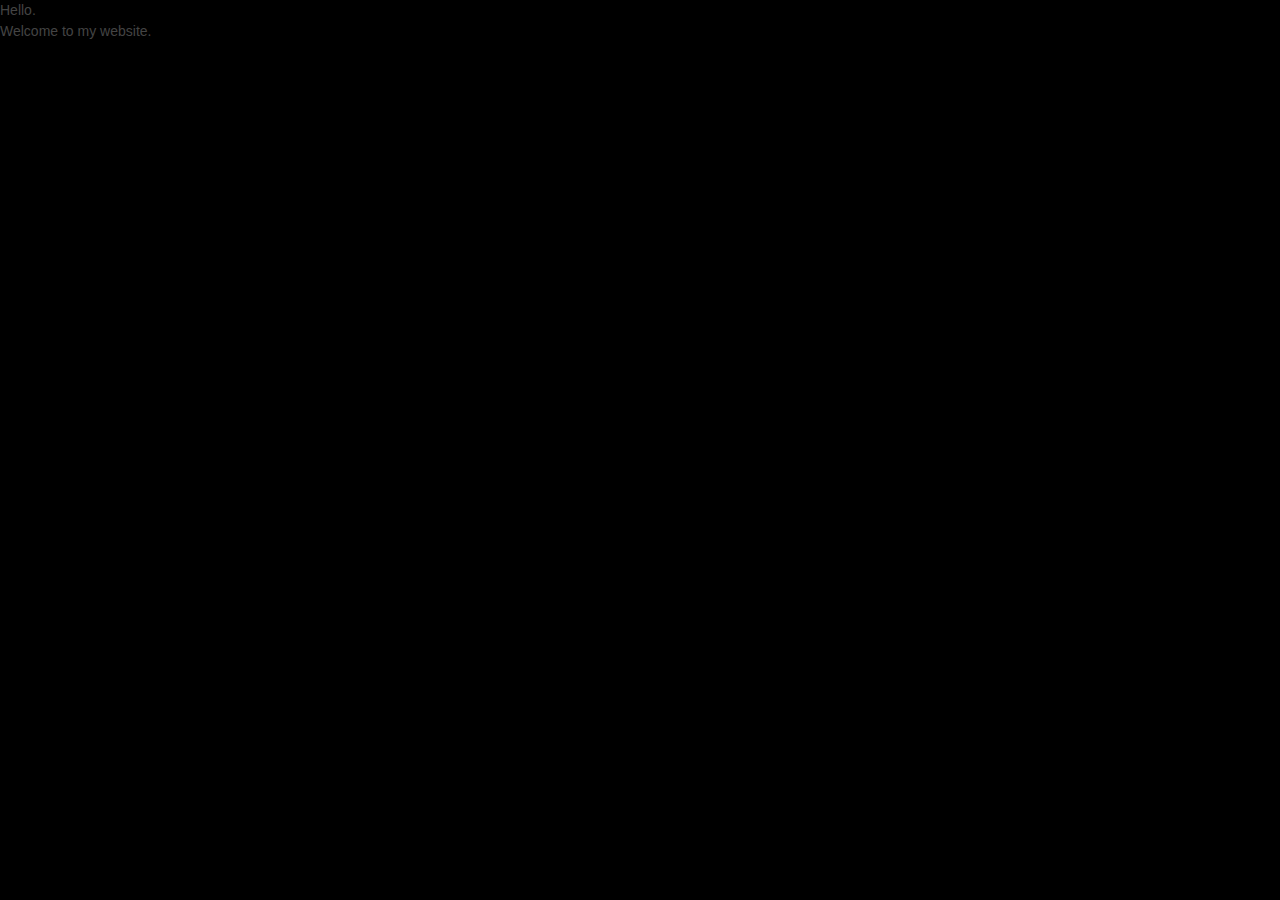
==== index.html @ 36b5f04b "testing out aesthetic edits" ====
<!DOCTYPE html>
<html>
	<head>
		<meta charset="utf-8">
		<title>Suwen Leong</title>
		<meta name="description" content="The official website and portfolio of Suwen Leong">
		<meta name="author" content="Suwen Leong">
		<meta name="viewport" content="width=device-width, initial-scale=1, maximum-scale=1">
		<link rel="stylesheet" href="css/base.css">
	</head>
	<body>
		<h1>Hello.</h1>	
		<p>Welcome to my website.</p>
	</body>
</html>
---- css/base.css ----
html, body, div, span, applet, object, iframe, h1, h2, h3, h4, h5, h6, p, blockquote, pre, a, abbr, acronym, address, big, cite, code, del, dfn, em, img, ins, kbd, q, s, samp, small, strike, strong, sub, sup, tt, var, b, u, i, center, dl, dt, dd, ol, ul, li, fieldset, form, label, legend, table, caption, tbody, tfoot, thead, tr, th, td, article, aside, canvas, details, embed, figure, figcaption, footer, header, hgroup, menu, nav, output, ruby, section, summary, time, mark, audio, video {
		margin: 0;
		padding: 0;
		border: 0;
		background-color: black;
		font-size: 100%;
		font: inherit;
		vertical-align: baseline; }
	article, aside, details, figcaption, figure, footer, header, hgroup, menu, nav, section {
		display: block; }
	body {
		line-height: 1; }
	ol, ul {
		list-style: none; }
	blockquote, q {
		quotes: none; }
	blockquote:before, blockquote:after,
	q:before, q:after {
		content: '';
		content: none; }
	table {
		border-collapse: collapse;
		border-spacing: 0; }


	body {
		background: #fff;
		font: 14px/21px Arial, sans-serif;
		color: #444;
		-webkit-font-smoothing: antialiased; /* Fix for webkit rendering */
		-webkit-text-size-adjust: 100%;
		
		-webkit-transition: background-color 0.8s ease-out;
		-moz-transition: background-color 0.8s ease-out;
		-o-transition: background-color 0.8s ease-out;
		transition: background-color 0.8s ease-out;
	}
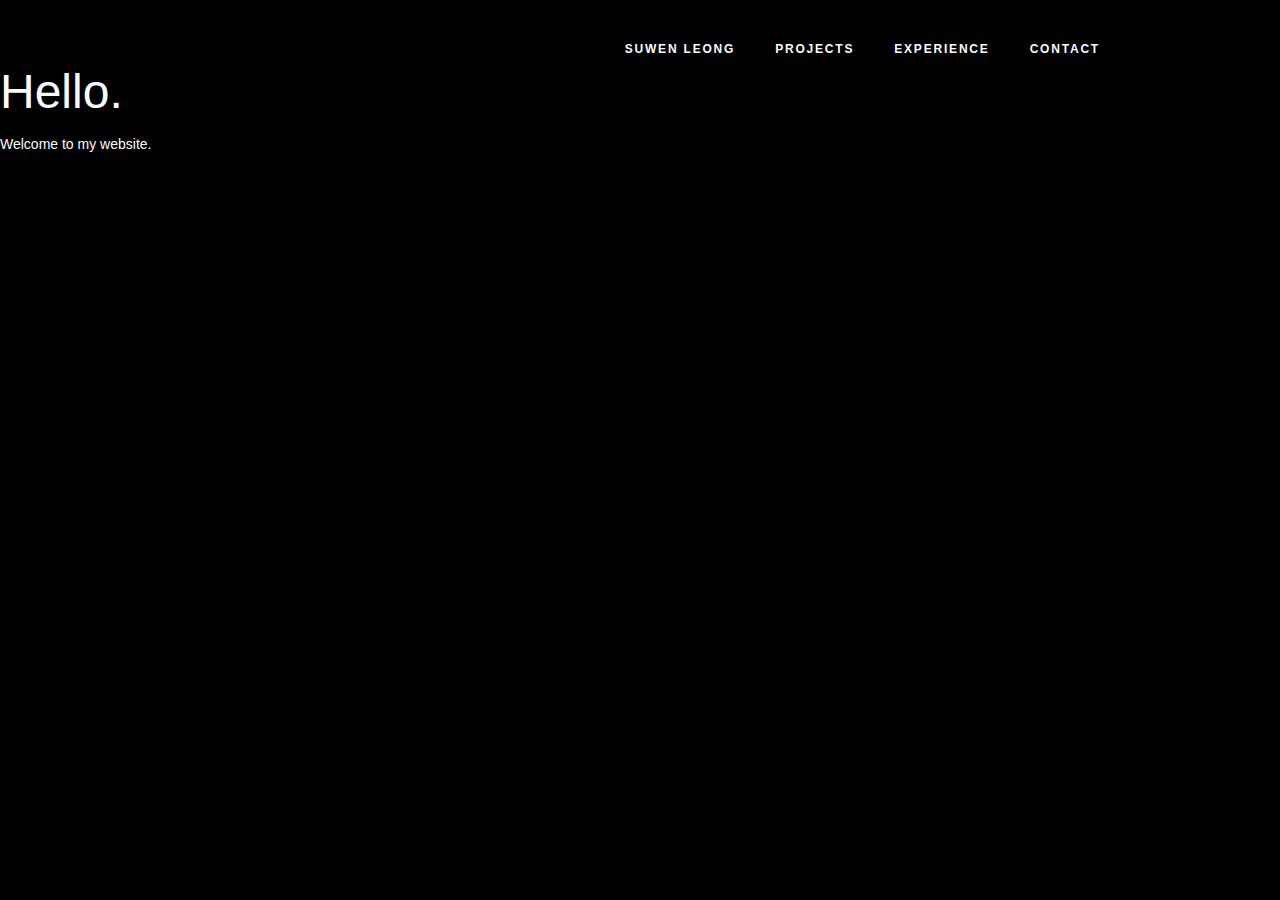
==== commit dd74f288: "Added navigation bar" ====
--- a/index.html
+++ b/index.html
@@ -1,15 +1,40 @@
 <!DOCTYPE html>
-<html>
-	<head>
-		<meta charset="utf-8">
-		<title>Suwen Leong</title>
-		<meta name="description" content="The official website and portfolio of Suwen Leong">
-		<meta name="author" content="Suwen Leong">
-		<meta name="viewport" content="width=device-width, initial-scale=1, maximum-scale=1">
-		<link rel="stylesheet" href="css/base.css">
-	</head>
-	<body>
-		<h1>Hello.</h1>	
-		<p>Welcome to my website.</p>
-	</body>
+<html lang="en">
+<head>
+	<meta charset="utf-8">
+	<title>Suwen Leong</title>
+	<meta name="description" content="Suwen Leong | Roboticist | Programmer"/>
+	<meta name="author" content="Suwen Leong"/>
+	<meta name="viewport" content="width=device-width, initial-scale=1, maximum-scale=1"/>
+	<link rel="stylesheet" href="css/base.css"/>
+</head>
+<body class="light-mode">
+	<!-- Write preloader to page - this allows the site to load for users with JS disabled -->
+	<!-- <script type="text/javascript">
+		document.write("<div id='sitePreloader'><div id='preloaderImage'><img src='images/site_preloader.gif' alt='Preloader' /></div></div>");
+	</script> -->
+
+
+	<div class="container">
+		<!-- Top nav bar -->
+        <nav class="nav" id="mainNav">
+            <div class="navbar" id="navbarResponsive">
+                <ul>
+                    <li><a href="/">Suwen Leong</a></li>
+                    <li><a href="/projects">Projects</a></li>
+                    <li><a href="/experience">Experience</a></li>
+                    <li><a href="/contact">Contact</a></li>
+                </ul>
+            </div>
+        </nav>
+    </div>
+
+	<!-- Home page -->
+	<div id="home">
+		<h1>Hello.</h1>
+		<div class="sixteen columns" style=>
+			<p>Welcome to my website.</p>
+		</div>
+	</div>
+</body>
 </html>--- a/css/base.css
+++ b/css/base.css
@@ -1,8 +1,24 @@
+/*
+Responsive grid is from Skeleton by Dave Gamache
+www.getskeleton.com
+*/
+
+/*===================================================================================================
+Contents
+=====================================================================================================
+	1) Reset & basics
+	2) Basic styles
+	3) Typography
+	4) Navigation bar
+*/
+
+/*===================================================================================================
+1) Reset & basics
+===================================================================================================*/
 	html, body, div, span, applet, object, iframe, h1, h2, h3, h4, h5, h6, p, blockquote, pre, a, abbr, acronym, address, big, cite, code, del, dfn, em, img, ins, kbd, q, s, samp, small, strike, strong, sub, sup, tt, var, b, u, i, center, dl, dt, dd, ol, ul, li, fieldset, form, label, legend, table, caption, tbody, tfoot, thead, tr, th, td, article, aside, canvas, details, embed, figure, figcaption, footer, header, hgroup, menu, nav, output, ruby, section, summary, time, mark, audio, video {
 		margin: 0;
 		padding: 0;
 		border: 0;
-		background-color: black;
 		font-size: 100%;
 		font: inherit;
 		vertical-align: baseline; }
@@ -22,11 +38,13 @@
 		border-collapse: collapse;
 		border-spacing: 0; }
 
-
+/*===================================================================================================
+2) Basic styles
+===================================================================================================*/
 	body {
-		background: #fff;
+		background: #000;
 		font: 14px/21px Arial, sans-serif;
-		color: #444;
+		color: #fbfbfc;
 		-webkit-font-smoothing: antialiased; /* Fix for webkit rendering */
 		-webkit-text-size-adjust: 100%;
 		
@@ -34,4 +52,1653 @@
 		-moz-transition: background-color 0.8s ease-out;
 		-o-transition: background-color 0.8s ease-out;
 		transition: background-color 0.8s ease-out;
-	}+	}
+
+/*===================================================================================================
+3) Typography
+===================================================================================================*/
+	h1, h2, h3, h4, h5, h6 {
+		color: #fbfbfc;
+		font-family: Georgia, Arial, sans-serif;
+		font-weight: normal; }
+	h1 a, h2 a, h3 a, h4 a, h5 a, h6 a { font-weight: inherit; }
+	h1 { font-size: 46px; line-height: 50px; margin-bottom: 14px;}
+	h2 { font-size: 35px; line-height: 40px; margin-bottom: 10px; }
+	h3 { font-size: 28px; line-height: 34px; margin-bottom: 6px; }
+	h4 { font-size: 21px; line-height: 30px; margin-bottom: 6px; }
+	h5 { font-size: 17px; line-height: 24px; }
+	h6 { font-size: 14px; line-height: 21px; }
+	.subheader { color: #777; }
+
+	p { margin: 0 0 20px 0; }
+	p img { margin: 0; }
+	p.lead { font-size: 21px; line-height: 27px; color: #777;  }
+
+	em { font-style: italic; }
+	strong { font-weight: bold; color: #333; }
+	small { font-size: 80%; }
+
+	blockquote, blockquote p { font-family: Georgia, Arial, sans-serif; font-size: 14px; line-height: 1.5; font-style: italic; }
+	blockquote { margin: 0 0 20px; padding: 9px 20px 0 19px; border-left: 1px solid #ddd; }
+	blockquote cite { font-family: Arial, sans-serif; font-style: normal; font-weight: bold; display: block; padding-top: 8px; }
+	blockquote cite:before { content: "\2014"; }
+	/*blockquote cite a, blockquote cite a:visited, blockquote cite a:visited { color: #555; }*/
+
+	hr { border: solid #ddd; border-width: 1px 0 0; clear: both; margin: 10px 0 30px; height: 0; }
+
+/*===================================================================================================
+4) Navigation bar
+===================================================================================================*/
+    .navbar ul { 
+      margin: 0 auto; 
+      padding: 0; 
+      list-style: none; 
+      display: table;
+      text-align: center;
+    }
+    .navbar li { 
+      display: table-cell; 
+      position: relative; 
+      padding: 15px 0;
+    }
+
+    .navbar a, a:visited {
+      color: #fbfbfc;
+      text-decoration: none;
+      text-transform: uppercase;
+      letter-spacing: 0.15em;
+      display: inline-block;
+      padding: 15px 20px;
+      position: relative;
+      outline: 0;
+    }
+
+	.navbar a:after {
+      background: none repeat scroll 0 0 transparent;
+      bottom: 0;
+      content: "";
+      display: block;
+      height: 2px;
+      left: 50%;
+      position: absolute;
+      background: #fff;
+      transition: width 0.3s ease 0s, left 0.3s ease 0s;
+      width: 0;
+    }
+    .navbar a:hover:after { 
+	  width: 100%; 
+	  left: 0; 
+	}
+
+/*===================================================================================================
+5) Lists
+===================================================================================================*/
+	ul, ol { margin-bottom: 20px; }
+	ul { list-style: none outside; }
+	ol { list-style: decimal; }
+	ol, ul.square, ul.circle, ul.disc { margin-left: 30px; }
+	ul.square { list-style: square outside; }
+	ul.circle { list-style: circle outside; }
+	ul.disc { list-style: disc outside; }
+	ul ul, ul ol,
+	ol ol, ol ul { margin: 4px 0 5px 30px; font-size: 90%;  }
+	ul ul li, ul ol li,
+	ol ol li, ol ul li { margin-bottom: 6px; }
+	li { line-height: 18px; margin-bottom: 12px; }
+	ul.large li { line-height: 21px; }
+	li p { line-height: 21px; }
+
+/*===================================================================================================
+6) Images
+===================================================================================================*/
+	img.scale-with-grid {
+		max-width: 100%;
+		height: auto; }
+
+/*===================================================================================================
+7) Buttons
+===================================================================================================*/
+	.button,
+	button,
+	input[type="submit"],
+	input[type="reset"],
+	input[type="button"] {
+		background: #eee; /* Old browsers */
+		background: #eee -moz-linear-gradient(top, rgba(255,255,255,.2) 0%, rgba(0,0,0,.2) 100%); /* FF3.6+ */
+		background: #eee -webkit-gradient(linear, left top, left bottom, color-stop(0%,rgba(255,255,255,.2)), color-stop(100%,rgba(0,0,0,.2))); /* Chrome,Safari4+ */
+		background: #eee -webkit-linear-gradient(top, rgba(255,255,255,.2) 0%,rgba(0,0,0,.2) 100%); /* Chrome10+,Safari5.1+ */
+		background: #eee -o-linear-gradient(top, rgba(255,255,255,.2) 0%,rgba(0,0,0,.2) 100%); /* Opera11.10+ */
+		background: #eee -ms-linear-gradient(top, rgba(255,255,255,.2) 0%,rgba(0,0,0,.2) 100%); /* IE10+ */
+		background: #eee linear-gradient(top, rgba(255,255,255,.2) 0%,rgba(0,0,0,.2) 100%); /* W3C */
+	  border: 1px solid #aaa;
+	  border-top: 1px solid #ccc;
+	  border-left: 1px solid #ccc;
+	  padding: 4px 12px;
+	  -moz-border-radius: 3px;
+	  -webkit-border-radius: 3px;
+	  border-radius: 3px;
+	  color: #444;
+	  display: inline-block;
+	  font-size: 11px;
+	  font-weight: bold;
+	  text-decoration: none;
+	  text-shadow: 0 1px rgba(255, 255, 255, .75);
+	  cursor: pointer;
+	  /*margin-bottom: 20px;*/
+	  line-height: normal;
+	  padding: 8px 10px;
+	  font-family: Arial, sans-serif; }
+
+	.button:hover,
+	button:hover,
+	input[type="submit"]:hover,
+	input[type="reset"]:hover,
+	input[type="button"]:hover {
+		color: #222;
+		background: #ddd; /* Old browsers */
+		background: #ddd -moz-linear-gradient(top, rgba(255,255,255,.3) 0%, rgba(0,0,0,.3) 100%); /* FF3.6+ */
+		background: #ddd -webkit-gradient(linear, left top, left bottom, color-stop(0%,rgba(255,255,255,.3)), color-stop(100%,rgba(0,0,0,.3))); /* Chrome,Safari4+ */
+		background: #ddd -webkit-linear-gradient(top, rgba(255,255,255,.3) 0%,rgba(0,0,0,.3) 100%); /* Chrome10+,Safari5.1+ */
+		background: #ddd -o-linear-gradient(top, rgba(255,255,255,.3) 0%,rgba(0,0,0,.3) 100%); /* Opera11.10+ */
+		background: #ddd -ms-linear-gradient(top, rgba(255,255,255,.3) 0%,rgba(0,0,0,.3) 100%); /* IE10+ */
+		background: #ddd linear-gradient(top, rgba(255,255,255,.3) 0%,rgba(0,0,0,.3) 100%); /* W3C */
+	  border: 1px solid #888;
+	  border-top: 1px solid #aaa;
+	  border-left: 1px solid #aaa; }
+
+	.button:active,
+	button:active,
+	input[type="submit"]:active,
+	input[type="reset"]:active,
+	input[type="button"]:active {
+		border: 1px solid #666;
+		background: #ccc; /* Old browsers */
+		background: #ccc -moz-linear-gradient(top, rgba(255,255,255,.35) 0%, rgba(10,10,10,.4) 100%); /* FF3.6+ */
+		background: #ccc -webkit-gradient(linear, left top, left bottom, color-stop(0%,rgba(255,255,255,.35)), color-stop(100%,rgba(10,10,10,.4))); /* Chrome,Safari4+ */
+		background: #ccc -webkit-linear-gradient(top, rgba(255,255,255,.35) 0%,rgba(10,10,10,.4) 100%); /* Chrome10+,Safari5.1+ */
+		background: #ccc -o-linear-gradient(top, rgba(255,255,255,.35) 0%,rgba(10,10,10,.4) 100%); /* Opera11.10+ */
+		background: #ccc -ms-linear-gradient(top, rgba(255,255,255,.35) 0%,rgba(10,10,10,.4) 100%); /* IE10+ */
+		background: #ccc linear-gradient(top, rgba(255,255,255,.35) 0%,rgba(10,10,10,.4) 100%); /* W3C */ }
+
+	.button.full-width,
+	button.full-width,
+	input[type="submit"].full-width,
+	input[type="reset"].full-width,
+	input[type="button"].full-width {
+		width: 100%;
+		padding-left: 0 !important;
+		padding-right: 0 !important;
+		text-align: center; }
+
+	/* Fix for odd Mozilla border & padding issues */
+	button::-moz-focus-inner,
+	input::-moz-focus-inner {
+    border: 0;
+    padding: 0;
+	}
+
+	a.button {
+		-webkit-appearance: button;
+		-moz-appearance: button;
+		appearance: button;
+	
+		text-decoration: none;
+		color: initial;
+	}
+
+/*===================================================================================================
+8) Forms
+===================================================================================================*/
+	form {
+		margin-bottom: 20px; }
+	fieldset {
+		margin-bottom: 20px; }
+	input[type="text"],
+	input[type="password"],
+	input[type="email"],
+	textarea,
+	select {
+		border: 1px solid #ccc;
+		padding: 6px 4px;
+		outline: none;
+		-moz-border-radius: 2px;
+		-webkit-border-radius: 2px;
+		border-radius: 2px;
+		font: 13px Arial, sans-serif;
+		color: #444;
+		margin: 0;
+		width: 210px;
+		max-width: 100%;
+		display: block;
+		margin-bottom: 20px;
+		background: #fff; }
+	select {
+		padding: 0; }
+	input[type="text"]:focus,
+	input[type="password"]:focus,
+	input[type="email"]:focus,
+	textarea:focus {
+		border: 1px solid #aaa;
+ 		color: #444;
+ 		-moz-box-shadow: 0 0 3px rgba(0,0,0,.2);
+		-webkit-box-shadow: 0 0 3px rgba(0,0,0,.2);
+		box-shadow:  0 0 3px rgba(0,0,0,.2); }
+	textarea {
+		min-height: 60px; }
+	label,
+	legend {
+		display: block;
+		font-weight: bold;
+		font-size: 13px;  }
+	select {
+		width: 220px; }
+	input[type="checkbox"] {
+		display: inline; }
+	label span,
+	legend span {
+		font-weight: normal;
+		font-size: 13px;
+		color: #444; }
+
+/*===================================================================================================
+9) Misc
+===================================================================================================*/
+	.remove-bottom { margin-bottom: 0 !important; }
+	.half-bottom { margin-bottom: 10px !important; }
+	.add-bottom { margin-bottom: 20px !important; }
+
+/*===================================================================================================
+10) Base 960 grid
+===================================================================================================*/
+    .container                                  { position: relative; width: 960px; margin: 0 auto; padding: 0; }
+    .container .column,
+    .container .columns                         { float: left; display: inline; margin-left: 10px; margin-right: 10px; }
+    .row                                        { margin-bottom: 20px; }
+
+    /* Nested Column Classes */
+    .column.alpha, .columns.alpha               { margin-left: 0; }
+    .column.omega, .columns.omega               { margin-right: 0; }
+
+    /* Base Grid */
+    .container .one.column,
+    .container .one.columns                     { width: 40px;  }
+    .container .two.columns                     { width: 100px; }
+    .container .three.columns                   { width: 160px; }
+    .container .four.columns                    { width: 220px; }
+    .container .five.columns                    { width: 280px; }
+    .container .six.columns                     { width: 340px; }
+    .container .seven.columns                   { width: 400px; }
+    .container .eight.columns                   { width: 460px; }
+    .container .nine.columns                    { width: 520px; }
+    .container .ten.columns                     { width: 580px; }
+    .container .eleven.columns                  { width: 640px; }
+    .container .twelve.columns                  { width: 700px; }
+    .container .thirteen.columns                { width: 760px; }
+    .container .fourteen.columns                { width: 820px; }
+    .container .fifteen.columns                 { width: 880px; }
+    .container .sixteen.columns                 { width: 940px; }
+
+    .container .one-third.column                { width: 300px; }
+    .container .two-thirds.column               { width: 620px; }
+
+    /* Offsets */
+    .container .offset-by-one                   { padding-left: 60px;  }
+    .container .offset-by-two                   { padding-left: 120px; }
+    .container .offset-by-three                 { padding-left: 180px; }
+    .container .offset-by-four                  { padding-left: 240px; }
+    .container .offset-by-five                  { padding-left: 300px; }
+    .container .offset-by-six                   { padding-left: 360px; }
+    .container .offset-by-seven                 { padding-left: 420px; }
+    .container .offset-by-eight                 { padding-left: 480px; }
+    .container .offset-by-nine                  { padding-left: 540px; }
+    .container .offset-by-ten                   { padding-left: 600px; }
+    .container .offset-by-eleven                { padding-left: 660px; }
+    .container .offset-by-twelve                { padding-left: 720px; }
+    .container .offset-by-thirteen              { padding-left: 780px; }
+    .container .offset-by-fourteen              { padding-left: 840px; }
+    .container .offset-by-fifteen               { padding-left: 900px; }
+
+/*===================================================================================================
+11) Tablet (Portrait)
+===================================================================================================*/
+    /* Note: Design for a width of 768px */
+
+    @media only screen and (min-width: 768px) and (max-width: 959px) {
+        .container                                  { width: 768px; }
+        .container .column,
+        .container .columns                         { margin-left: 10px; margin-right: 10px;  }
+        .column.alpha, .columns.alpha               { margin-left: 0; margin-right: 10px; }
+        .column.omega, .columns.omega               { margin-right: 0; margin-left: 10px; }
+        .alpha.omega                                { margin-left: 0; margin-right: 0; }
+
+        .container .one.column,
+        .container .one.columns                     { width: 28px; }
+        .container .two.columns                     { width: 76px; }
+        .container .three.columns                   { width: 124px; }
+        .container .four.columns                    { width: 172px; }
+        .container .five.columns                    { width: 220px; }
+        .container .six.columns                     { width: 268px; }
+        .container .seven.columns                   { width: 316px; }
+        .container .eight.columns                   { width: 364px; }
+        .container .nine.columns                    { width: 412px; }
+        .container .ten.columns                     { width: 460px; }
+        .container .eleven.columns                  { width: 508px; }
+        .container .twelve.columns                  { width: 556px; }
+        .container .thirteen.columns                { width: 604px; }
+        .container .fourteen.columns                { width: 652px; }
+        .container .fifteen.columns                 { width: 700px; }
+        .container .sixteen.columns                 { width: 748px; }
+
+        .container .one-third.column                { width: 236px; }
+        .container .two-thirds.column               { width: 492px; }
+
+        /* Offsets */
+        .container .offset-by-one                   { padding-left: 48px; }
+        .container .offset-by-two                   { padding-left: 96px; }
+        .container .offset-by-three                 { padding-left: 144px; }
+        .container .offset-by-four                  { padding-left: 192px; }
+        .container .offset-by-five                  { padding-left: 240px; }
+        .container .offset-by-six                   { padding-left: 288px; }
+        .container .offset-by-seven                 { padding-left: 336px; }
+        .container .offset-by-eight                 { padding-left: 384px; }
+        .container .offset-by-nine                  { padding-left: 432px; }
+        .container .offset-by-ten                   { padding-left: 480px; }
+        .container .offset-by-eleven                { padding-left: 528px; }
+        .container .offset-by-twelve                { padding-left: 576px; }
+        .container .offset-by-thirteen              { padding-left: 624px; }
+        .container .offset-by-fourteen              { padding-left: 672px; }
+        .container .offset-by-fifteen               { padding-left: 720px; }
+    }
+
+/*===================================================================================================
+12) Mobile (Portrait)
+===================================================================================================*/
+    /* Note: Design for a width of 320px */
+
+    @media only screen and (max-width: 767px) {
+        .container { width: 300px; }
+        .container .columns,
+        .container .column { margin: 0; }
+
+        .container .one.column,
+        .container .one.columns,
+        .container .two.columns,
+        .container .three.columns,
+        .container .four.columns,
+        .container .five.columns,
+        .container .six.columns,
+        .container .seven.columns,
+        .container .eight.columns,
+        .container .nine.columns,
+        .container .ten.columns,
+        .container .eleven.columns,
+        .container .twelve.columns,
+        .container .thirteen.columns,
+        .container .fourteen.columns,
+        .container .fifteen.columns,
+        .container .sixteen.columns,
+        .container .one-third.column,
+        .container .two-thirds.column  { width: 300px; }
+
+        /* Offsets */
+        .container .offset-by-one,
+        .container .offset-by-two,
+        .container .offset-by-three,
+        .container .offset-by-four,
+        .container .offset-by-five,
+        .container .offset-by-six,
+        .container .offset-by-seven,
+        .container .offset-by-eight,
+        .container .offset-by-nine,
+        .container .offset-by-ten,
+        .container .offset-by-eleven,
+        .container .offset-by-twelve,
+        .container .offset-by-thirteen,
+        .container .offset-by-fourteen,
+        .container .offset-by-fifteen { padding-left: 0; }
+
+    }
+
+/*===================================================================================================
+13) Mobile (Landscape)
+===================================================================================================*/
+    /* Note: Design for a width of 480px */
+
+    @media only screen and (min-width: 480px) and (max-width: 767px) {
+        .container { width: 420px; }
+        .container .columns,
+        .container .column { margin: 0; }
+
+        .container .one.column,
+        .container .one.columns,
+        .container .two.columns,
+        .container .three.columns,
+        .container .four.columns,
+        .container .five.columns,
+        .container .six.columns,
+        .container .seven.columns,
+        .container .eight.columns,
+        .container .nine.columns,
+        .container .ten.columns,
+        .container .eleven.columns,
+        .container .twelve.columns,
+        .container .thirteen.columns,
+        .container .fourteen.columns,
+        .container .fifteen.columns,
+        .container .sixteen.columns,
+        .container .one-third.column,
+        .container .two-thirds.column { width: 420px; }
+    }
+
+/*===================================================================================================
+14) Clearing
+===================================================================================================*/
+    /* Self clearing goodness */
+    .container:after { content: "\0020"; display: block; height: 0; clear: both; visibility: hidden; }
+
+    /* Use clearfix class on parent to clear nested columns, or wrap each row of columns in a <div class="row"> */
+    .clearfix:before,
+    .clearfix:after,
+    .row:before,
+    .row:after {
+      content: '\0020';
+      display: block;
+      overflow: hidden;
+      visibility: hidden;
+      width: 0;
+      height: 0; }
+    .row:after,
+    .clearfix:after {
+      clear: both; }
+    .row,
+    .clearfix {
+      zoom: 1; }
+
+    /* You can also use a <br class="clear" /> to clear columns */
+    .clear {
+      clear: both;
+      display: block;
+      overflow: hidden;
+      visibility: hidden;
+      width: 0;
+      height: 0;
+    }
+
+/*===================================================================================================
+15) Portfolio slider
+===================================================================================================*/
+	.portfolioSlider {	
+		position:relative;
+		
+		/* Set width and height of slider here, in px, % or em */
+		width: 600px;
+		height: 300px;
+		
+		/* Used to prevent content "jumping" on page load - this property is removed when JavaScript is loaded and slider is instantiated */
+		overflow: hidden;
+	}
+
+	/* Slides area */
+	.portfolioSlider .portfolioWrapper {
+		overflow:hidden;	
+		position:relative;
+		width:100%; 
+		height:100%;
+	}
+	
+	.portfolioSlider .portfolioSlide,
+	.portfolioSlider .portfolioWrapper {
+		/* Bakground behind slides  */
+		
+		background: #000000;
+		/*
+		background: -moz-linear-gradient(top, #111111 0%, #242424 100%); 	
+		background: -webkit-linear-gradient(top, #111111 0%,#242424 100%); 
+		background: -o-linear-gradient(top, #111111 0%,#242424 100%);
+		background: -ms-linear-gradient(top, #111111 0%,#242424 100%); 	
+		background: linear-gradient(top, #111111 0%,#242424 100%);
+		*/
+	}
+	
+	/* Slides holder, grabbing container */
+	.portfolioSlider .portfolioSlidesContainer {
+		position: relative;
+		left: 0;
+		top: 0 !important;
+		list-style:none !important;
+		margin:0 !important;
+		padding:0 !important;
+		border: 0 !important;
+	}
+	
+	/* Slide item */
+	.portfolioSlider .portfolioSlide {
+		padding: 0 !important;
+		margin: 0 !important;	
+		border: 0 !important;
+		list-style: none !important;
+		position:relative;
+		float:left;
+		overflow:hidden;	
+	}
+
+	/* Arrow navigation */
+	.portfolioSlider .arrow {	
+		/*background:url(../img/controlsSprite.png) no-repeat 0 0;*/
+		background-color: #C00;
+		background-repeat: no-repeat;
+		background-position: 0 0;
+	
+		/* Change arrow size here */
+		width: 45px;
+		height: 90px;
+		top:50%;
+		margin-top:-45px;
+		cursor: pointer;
+		display: block;
+		position: absolute;		
+		z-index:25;
+	}
+	
+	.portfolioSlider .arrow:hover {
+		
+	}
+	.portfolioSlider .arrow.disabled {
+		
+	}
+	
+	/* Left arrow */
+	.portfolioSlider .arrow.left {
+		background-position: top left;
+		left: 0;	
+	}
+	
+	/* Right arrow */
+	.portfolioSlider .arrow.right {
+		background-position: top right;
+		right: 0;
+	}
+	
+	/* Control navigation container (bullets or thumbs) */
+	.portfolioSlider .portfolioControlNavOverflow {
+		width:100%;
+		overflow:hidden;
+		position:absolute;
+		margin-top:-20px;
+		z-index:25;
+	}
+	/* This container is inside ".portfolioControlNavContainer"  
+	   and is used for auto horizontal centering */
+	.portfolioSlider .portfolioControlNavCenterer {	
+		float: left;
+		position: relative;
+		left: -50%;
+	}
+	
+	/* Control navigation container*/ 
+	.portfolioSlider .portfolioControlNavContainer {
+		float: left;
+		position: relative;
+		left: 50%;	
+	}
+	
+	/* Scrollable thumbnails containers */
+	.portfolioSlider .portfolioControlNavThumbsContainer {		
+		left:0;
+		position:relative;
+	}
+	
+	.portfolioSlider .thumbsAndArrowsContainer {
+		overflow:hidden;
+		width: 100%;
+		position: relative;
+	}
+	
+	.portfolioSlider .portfolioControlNavOverflow.portfolioThumbs {	
+		width: auto;
+		position: relative;
+		overflow: hidden;
+		margin-top:4px;	
+	}
+	
+	.portfolioSlider .portfolioControlNavOverflow a{	
+		background:#0C0 none no-repeat scroll 0 0;
+		width:20px;
+		height:20px;	
+		float:left;	
+		cursor:pointer;	
+		position:relative;
+		display:block;
+		text-indent: -9999px;	
+	}
+	
+	/* Current control navigation item */
+	.portfolioSlider .portfolioControlNavOverflow a.current {	
+		background-color: #C00;	
+	}
+	
+	/* Hover state navigation item */
+	.portfolioSlider .portfolioControlNavOverflow a:hover {	
+		background-color: #00C;
+	}
+	
+	/* Thumbnails */
+	.portfolioSlider .portfolioControlNavOverflow a.portfolioThumb{	
+		/*background: none no-repeat 0 0;*/
+		/*background-color: ;*/
+		width:144px;
+		height:60px;	
+		/* thumbnails spacing, use margin-right only */	
+		margin-right:4px;
+	}
+	
+	.portfolioSlider .portfolioControlNavOverflow a.portfolioThumb.current {	
+		background-position: -3px -3px  !important;
+		border:3px solid #C00 !important;
+		width:138px;
+		height:54px;
+	}
+	
+	.portfolioSlider .portfolioControlNavOverflow a.portfolioThumb:hover {	
+		background-position: -3px -3px;	
+		border:3px solid #00C;
+		width:138px;
+		height:54px;
+	}
+	
+	.portfolioSlider .thumbsArrow {	
+		width: 38px;
+		height: 68px;	
+		cursor: pointer;
+		display: block;
+		position: relative;		
+		z-index: 25;
+		background: #C99;
+	}
+	
+	.portfolioSlider .thumbsArrow.left {	
+		float: left;
+	}
+	
+	.portfolioSlider .thumbsArrow.right {	
+		float: right;
+	}
+	
+	.portfolioSlider .thumbsArrow:hover  {
+		
+	}
+	
+	.portfolioSlider .thumbsArrow.disabled {
+		
+	}
+	
+	/* Captions container */
+	.portfolioSlider .portfolioCaption {
+		z-index:20;
+		display:block;
+		position:absolute;	
+		left:0;
+		top:0;
+		/*font: normal normal normal 1em/1.5em Georgia, serif;
+		color:#FFF;		*/
+	}
+	
+	/* Caption item */
+	.portfolioSlider .portfolioCaptionItem {
+		position:absolute;	
+		left:0;
+		top:0;
+		margin: 0;
+		padding: 0;
+	}
+	
+	/* Loading screen */
+	.portfolioSlider .portfolioLoadingScreen {
+		background:#FFF;
+		width:100%;
+		height:100%;
+		position:absolute;
+		z-index:99;	
+	}
+	
+	/* Loading screen text ("Loading...") */
+	.portfolioSlider .portfolioLoadingScreen p {		
+		width:100%;
+		position:absolute;	
+		margin:0 auto;
+		top: 45%;
+		text-align:center;
+	}
+	
+	/* Single slide image preloader */
+	.portfolioSlider .portfolioPreloader {	
+		position: absolute;
+		width: 30px;
+		height: 30px;
+		left: 50%;
+		top: 50%;
+		margin-left: -12px;
+		margin-top: -12px;	
+		z-index: 0;	
+		background-image: url(slider_assets/preloader.gif);
+	}
+	
+	.portfolioSlider .grab-cursor{cursor:move;}
+	.portfolioSlider .grab-cursor{cursor:url("slider_assets/grab.png") 8 8,-moz-grab;}
+	.portfolioSlider .grab-cursor{*cursor:url(slider_assets/grab.cur);}
+	.portfolioSlider .grab-cursor{cursor:move\0/;} /* ie8 hack */
+	
+	.portfolioSlider .grabbing-cursor{cursor:move;}
+	.portfolioSlider .grabbing-cursor{cursor:url("slider_assets/grabbing.png") 8 8,-moz-grabbing;}
+	.portfolioSlider .grabbing-cursor{*cursor:url(slider_assets/grabbing.cur);}
+	
+	/* Cursor used if mouse dragging is disabled */
+	.portfolioSlider .auto-cursor{cursor:auto;}
+	
+	.portfolioSlider .portfolioHtmlContent {
+		position: absolute;
+		top: 0;
+		left: 0;
+	}
+	
+	.portfolioSlider .non-draggable {
+		cursor: auto;
+	}
+	
+	.portfolioSlider .fade-container .portfolioSlide{
+		position: absolute;
+		left: 0;
+		top: 0;
+		list-style-type: none;
+		margin: 0;
+		padding: 0;
+		z-index: 10;
+	}
+	
+	.portfolioSlider .portfolioImage {
+		max-width:none;
+		margin:0;
+		padding: 0 !important;
+		border: 0 !important;	
+	}
+
+	/* Customization */
+	.projectThumbnail {
+		cursor: pointer;	
+	}
+	
+	.project img.thumbnailImage {
+		max-width: 100%;
+		height: auto;
+		cursor: pointer;
+	}
+	
+	.portfolioSlider {
+		width: 100%;
+		position: absolute;
+		left: 0;
+		top: 0;
+		overflow: hidden;
+		z-index: 10;
+	}
+	
+	.portfolioSliderData {
+		display: none;
+		overflow: hidden;
+	}
+	
+	.portfolioSlidesContainer {
+		display: block;
+	}
+	
+	.first-img-preloader {
+		position: absolute;
+		left: 0;
+		top: 0;
+		z-index: 12;
+		background: #000;
+		/*background: rgba(0,0,0,1.0);*/
+		/*filter:inherit;*/
+	}
+	
+	.preloader-graphics {
+		position: relative;
+		width: 30px;
+		height: 30px;
+		left: 50%;
+		top: 50%;
+		margin-left: -12px;
+		margin-top: -12px;	
+		z-index: 0;	
+		background-image: url(slider_assets/preloader.gif);
+	}
+
+/*===================================================================================================
+16) Site styles
+===================================================================================================*/
+h1 { font-size: 48px; line-height: 1.2; }
+h2 { font-size: 36px; line-height: 1.2; }
+h3 { font-size: 24px; line-height: 1.2; }
+h4 { font-size: 18px; line-height: 1.2; }
+h5 { font-size: 14px; line-height: 1.2; }
+h6 { font-size: 12px; line-height: 1.2; }
+
+.currentPage, button.currentPage:hover {
+	color: #bbb;
+	cursor: default;
+}
+
+.scrolling {
+	display: flex;
+	overflow: hidden;
+	white-space: nowrap;
+}
+
+.scrolling img {
+	max-width: calc(50% / 3);
+	vertical-align: middle;
+	border: 3px solid;
+	padding: 2px;
+	box-sizing: border-box;
+	transition: opacity .2s;
+}
+
+.scrolling:hover img {
+	opacity: 0.5;
+}
+
+.scrolling img:hover {
+	opacity: 1;
+}
+
+.scrolling .single-row {
+	animation: var(--animation, none) 14s infinite linear;
+}
+
+.scrolling .single-row:hover {
+	animation-play-state: paused;
+}
+
+/* .scrolling .single-row:nth-of-type(odd) {
+	align-self: flex-start;
+	--direction: -60%;
+} */
+
+@keyframes slide {
+	to {
+		-webkit-transform: translateX(var(--direction, -50%));
+				transform: translateX(var(--direction, -50%));
+	}
+}
+
+button.currentPage:hover {
+	cursor: auto;
+}
+
+.roundedButton
+{
+	color: #000;
+	padding: 12px 84px 12px 84px;
+	text-shadow: none;
+	font-family: Arial, sans-serif;
+	font-size: small;
+	border-width: 0px;
+	text-transform: uppercase;
+	border-radius: 1vw;
+}
+
+.roundedbutton:hover {
+	cursor: pointer;
+}
+
+#sitePreloader {
+	position: absolute;
+	top: 0;
+	left: 0;
+	width: 100%;
+	height: 100%;
+	background-color: #000;
+	z-index: 2;
+}
+
+#preloaderImage {
+	width: 30px;
+	margin: 100px auto;
+}
+
+header {
+	border-bottom: 3px solid #000;
+	height: 10px;
+}
+
+#separator {
+	height: 20px;
+	/* color: #000; */
+}
+
+hr {
+	width: 0px;
+	color: solid #000;
+}
+
+#logo, #logoDetailView {
+	float: left;
+	cursor: pointer;
+
+	padding-bottom: 50px;
+}
+
+#logo img, #logoDetailView img {
+	margin-top: 28px;
+}
+
+#logo h1, #logoDetailView h1 {
+	font-family: Georgia, Arial, sans-serif;
+	font-weight: normal;
+    font-style: normal;
+	font-size: 36px;
+	line-height: 1.5;
+	letter-spacing: -0.05em;
+	text-rendering: optimizeLegibility;
+}
+
+#logo h2, #logoDetailView h2 {
+	font-family: Georgia, Arial, sans-serif;
+	font-weight: normal;
+    font-style: italic;
+	font-size: 16px;
+	line-height: 1.2;
+	letter-spacing: -0.07em;
+	text-rendering: optimizeLegibility;
+	margin-top: -23px;
+}
+
+a, button {
+	-webkit-transition: color 0.2s ease-out;
+	-moz-transition: color 0.2s ease-out;
+	-o-transition: color 0.2s ease-out;
+	transition: color 0.2s ease-out;
+}
+
+a, a:visited {
+	color: #333;
+}
+
+a:hover, a:active, a:focus, #heroNav a:hover, #heroNav a:visited:hover, #heroNav a:active, #heroNav a:focus, #formSubmit:hover, .contentModule a:hover, .contentModule a:visited:hover, .contentModule a:active, .contentModule a:focus { color: #777777; } {
+	color: #888;
+}
+
+nav {
+	list-style: none;
+	float: right;
+	padding-top: 10px;
+	margin-bottom: -30px;
+	padding-bottom: 5px;
+}
+
+nav ul li {
+	display: inline;
+	padding-left: 26px;
+}
+
+nav ul li:first-child {
+	padding-left: 0px;
+}
+
+nav ul li a, nav ul li a:visited, nav ul li button, nav ul li span {
+	font-family: Arial, sans-serif;
+	font-weight: bold;
+    font-style: normal;
+	font-size: 12px;
+	line-height: 1.5;
+	letter-spacing: 0;
+	text-rendering: auto;
+	text-decoration: none;
+}
+
+nav ul li button, .projectNav button {
+	background: none;
+	border: none;
+	text-shadow: none;
+	padding: 0;
+}
+
+nav ul li button {
+	margin-bottom: 0px;
+}
+
+nav ul li button:hover, .projectNav button:hover {
+	background: none;
+	border: none;
+}
+
+nav ul li button:hover, nav ul li button:active, nav ul li button:focus, nav ul li a:hover, nav ul li a:active, nav ul li a:focus {
+	color: #888;
+	outline: 0;
+}
+
+#overview {
+	padding-bottom: 10px;	
+}
+
+#overview h3 {
+	font-family: Georgia, Arial, sans-serif;
+	font-weight: normal;
+    font-style: normal;
+	font-size: 36px;
+	line-height: 1.2;
+	letter-spacing: -0.04em;
+	text-rendering: auto;
+	color: #333;
+	margin-top: -7px;
+	margin-bottom: 22px;	
+}
+
+.project {
+	margin-bottom: 40px;
+	position: relative;
+	overflow: hidden;
+}
+
+.projectThumbnail {
+	max-width: 100%;
+	height: 100%;
+}
+
+.projectThumbnail img {
+	display: block;
+}
+
+.projectThumbnailHover {
+	background-color: #000;
+	background-color: rgba(0, 0, 0, 0.8);
+	position: absolute;
+	width: 100%;
+	height: 100%;
+	display: none;
+	z-index: 10;
+}
+
+.projectThumbnailHover h4 {
+	font-family: Georgia, Arial, sans-serif;
+	font-weight: normal;
+    font-style: normal;
+	font-size: 24px;
+	line-height: 1.2;
+	letter-spacing: -0.05em;
+	text-rendering: auto;
+	color: #fff;
+	position: absolute;
+	margin-top: 40px;
+	display: none;
+}
+
+.projectThumbnailHover h5 {
+	font-family: Arial, sans-serif;
+	font-weight: bold;
+    font-style: normal;
+	font-size: 12px;
+	line-height: 1.2;
+	letter-spacing: 0;
+	text-rendering: auto;
+	color: #fff;
+	position: absolute;
+	padding-top: 69px;
+	display: none;
+}
+
+.projectInfo {
+	overflow: hidden;
+}
+
+.projectInfo h4 {
+	font-family: Arial, sans-serif;
+	font-weight: bold;
+    font-style: normal;
+	font-size: 14px;
+	line-height: 1.2;
+	letter-spacing: -0.05em;
+	text-rendering: auto;
+	color: #444;
+	padding-top: 12px;
+	padding-bottom: 8px;
+	margin-bottom: 4px;
+	float: left;
+}
+
+.projectNav {
+	font-family: Arial, sans-serif;
+	font-weight: bold;
+    font-style: normal;
+	font-size: 11px;
+	line-height: 1.2;
+	letter-spacing: 0;
+	text-rendering: auto;
+	color: #444;
+	border-top: 1px solid #ddd;
+	border-bottom: 1px solid #ddd;
+	height: 29px;
+	margin-bottom: 9px;
+	padding-top: 4px;
+	margin-top: 38px;
+}
+
+.projectNavCounter {
+	font-family: Arial, sans-serif;
+	font-weight: bold;
+    font-style: normal;
+	font-size: 12px;
+	letter-spacing: 0;
+	text-rendering: auto;
+	color: #444;
+	font-size: 12px;
+	padding-top: 11px;
+	float: right;
+	text-align: right;
+}
+
+.projectNavClose button, .projectNavButtons button, .projectNavEnlarge button {
+	font-family: Arial, sans-serif;
+	font-weight: bold;
+    font-style: normal;
+	font-size: 11px;
+	line-height: 1.2;
+	text-rendering: auto;
+	color: #444;
+	cursor: pointer;
+	text-transform: uppercase;
+	letter-spacing: 0.07em;
+	text-decoration: none;
+}
+
+.projectNavClose {
+	float: right;
+	padding-top: 5px;
+	padding-top: 7px\9; /* IE adjustment */
+}
+
+
+/* Tweak positioning slightly in Firefox */
+@-moz-document url-prefix() {
+	.projectNavEnlarge, .projectNavClose, .projectNavButtons {
+		padding-top: 7px;
+	}
+}
+
+.projectInfo, .linedList {
+	border-bottom: 3px solid #ddd;
+}
+
+.projectInfo p:nth-of-type(1) {
+	margin-top: 9px;
+}
+
+.projectInfo p:nth-last-child(2) {
+	padding-bottom: 10px;
+	border-bottom: 1px solid #ddd;
+}
+
+#about p, #about blockquote {
+	margin-bottom: 24px;
+}
+
+p strong, .projectInfo strong {
+	color: #444;
+}
+
+p, .projectInfo p, .projectInfo li {
+	font-family: Arial, sans-serif;
+	font-weight: normal;
+    font-style: normal;
+	font-size: 14px;
+	line-height: 1.3;
+	letter-spacing: 0;
+	text-rendering: auto;
+}
+
+.projectInfo ul {
+	margin-top: -8px;
+	margin-bottom: 7px;
+}
+
+.projectInfo p + ul {
+	margin-top: -20px;
+}
+
+.projectInfo li, .linedList li {
+	border-top: 1px solid #ddd;
+	margin-top: 6px;
+	margin-bottom: -1px;
+	padding-top: 6px;
+	padding-bottom: 0px;
+}
+
+.projectInfo li:first-child {
+	border-top: none;
+}
+
+.projectInfo li:last-child {
+	margin-bottom: -2px;
+}
+
+.linedList {
+	padding-bottom: 7px;
+}
+
+#about img, #detailView img {
+	max-width: 100%;
+	height: auto;
+}
+
+#detailView img {
+	padding-bottom: 12px;
+}
+
+#detailViewImages {
+	text-align: center;
+}
+
+#detailViewBack {
+	font-size: 12px;
+	font-weight: bold;
+	margin-top: -18px;
+}
+
+#detailViewBack a {
+	text-decoration: none;
+}
+
+footer {
+	margin-top: 0px;
+	margin-bottom: 40px;
+}
+
+footer p {
+	font-family: Arial, sans-serif;
+	font-weight: normal;
+    font-style: normal;
+	font-size: 12px;
+	line-height: 1.4;
+	letter-spacing: 0;
+	text-rendering: auto;
+	color: #333;	
+}
+
+.video {
+	margin-bottom: 30px;
+}
+
+#faq p:first-child, #heroNav a, #heroNav a:visited, .contentModule a, .contentModule a:visited {
+	color: #333333;
+}
+
+#formField {
+	border: 1px solid #555555;
+	margin: 0;
+	width: 200px;
+	height: 20px;
+	display: inline;
+	font-family: Arial, sans-serif;
+	font-weight: normal;
+    font-style: normal;
+	font-size: 14px;
+	line-height: 1.2;
+	letter-spacing: 0;
+	text-decoration: none;
+	text-transform: none;
+	text-rendering: auto;
+}
+
+#formSubmit {
+	display: inline;
+	padding-bottom: 0;
+	margin-bottom: 0;
+	border: none;
+	background: none;
+	padding-left: 5px;
+	font-family: Arial, sans-serif;
+	font-weight: bold;
+    font-style: normal;
+	font-size: 12px;
+	line-height: 1.2;
+	letter-spacing: 0.09em;
+	text-decoration: none;
+	text-transform: uppercase;
+	text-rendering: auto;
+	text-shadow: none;
+	-webkit-transition: color 0.2s ease-out;
+	-moz-transition: color 0.2s ease-out;
+	-o-transition: color 0.2s ease-out;
+	transition: color 0.2s ease-out;
+}
+
+#formField, #content #heroNav ul li, #footerLinks li, #heroNav, .contentModule {
+	border-color: #dddddd;
+}
+
+#formSubmit, #formField {
+	color: #444444;
+}
+
+#formField {
+	background: #fff;
+}
+
+#formField:focus {
+	background: #fff;
+}
+
+#content img {
+	max-width: 100%;
+	height: auto;
+}
+
+#hero {
+	margin-top: -15px;
+	margin-bottom: -1px;
+}
+
+#heroNav {
+	margin-top: 20px;
+	padding-top: 18px;
+	border-top: 1px solid;
+	border-bottom: 1px solid;
+	margin-bottom: 26px;
+}
+
+#content #heroNav ul li {
+	display: inline;
+	padding-left: 12px;
+	margin-left: 0;
+	border-right: 1px solid;
+	padding-right: 15px;
+}
+
+#content #heroNav ul li:last-child {
+	border-right: none;
+	padding-right: 0;
+	margin-right: 0;
+}
+
+#heroNav ul li:first-child {
+	padding-left: 0;
+	margin-left: 0;
+}
+
+#heroNav ul {
+	text-align: center;
+	margin-bottom: 18px;
+}
+
+#heroNav a {
+	font-family: Arial, sans-serif;
+	font-weight: bold;
+    font-style: normal;
+	font-size: 16px;
+	line-height: 1.2;
+	letter-spacing: 0;
+	text-decoration: underline;
+	text-transform: none;
+	text-rendering: auto;
+}
+
+#content ul li {
+	list-style-type: disc;
+	margin-left: 30px;
+	margin-bottom: 10px;
+}
+
+.contentModule ul, .contentModule ol {
+	padding-top: 8px;
+}
+
+#footerLinks li {
+	font-weight: bold;
+	font-size: 12px;
+	display: inline;
+	padding-left: 12px;
+	margin-left: 0;
+	border-right: 1px solid;
+	padding-right: 15px;
+}
+
+#footerLinks li:first-child {
+	padding-left: 0;
+}
+
+#footerLinks li:last-child {
+	border-right: none;
+}
+
+.contentModule {
+	margin-bottom: 22px;
+	padding-bottom: 6px;
+	border-bottom: 1px solid;
+}
+
+.contentModule p {
+	margin-top: 10px;
+	margin-bottom: 15px;
+	line-height: 1.4;
+}
+
+.contentModule li:first-child, .contentModule p:first-child {
+	margin-top: -3px;
+}
+
+.contentModule:last-child {
+	border-bottom: none;
+}
+
+#faq p {
+	margin-top: -5px;
+}
+
+#faq p:first-child {
+	font-weight: bold;
+	margin-top: 0px;
+	line-height: 1.2;
+}
+
+code {
+	font-family: "Courier New", Courier, monospace;
+	font-size: 12px;
+	background: #fff;
+	color: #000;
+	text-shadow: none;
+	padding-top: 5px;
+	padding-bottom: 5px;
+}
+
+.thumbnailMask {
+	/*background-image: url("../images/masks/rounded.png");*/
+	/*
+	Disable pointer events to allow swipe navigation - needed to use a svg instead of a div since no versions of IE support pointer events on divs
+	*/
+	pointer-events: none;
+	width: 460px;
+	height: 284px;
+	position: absolute;
+	z-index: 24;
+}
+
+/*===================================================================================================
+17) Media queries
+===================================================================================================*/
+	/* Smaller than standard 960 (devices and browsers) */
+	@media only screen and (max-width: 959px) {
+		
+		nav ul li a, nav ul li button, nav ul li span, #detailViewBack {
+			font-size: 14px;
+		}
+		
+		nav {
+			padding-top: 10px;
+		}
+		
+		.thumbnailMask {
+			background-size: 364px 224px;
+		}
+		
+	}
+
+	/* Tablet portrait size to standard 960 (devices and browsers) */
+	@media only screen and (min-width: 768px) and (max-width: 959px) {
+		
+		.projectThumbnailHover h4 {
+			font-size: 18px;
+		}
+		
+		.projectThumbnailHover h5 {
+			font-size: 11px;
+			padding-top: 63px;
+		}
+		
+		#heroNav a {
+			font-size: 14px;
+		}
+		
+		#footerLinks li {
+			font-size: 13px;
+		}
+		
+	}
+
+	/* All mobile sizes (devices and browser) */
+	@media only screen and (max-width: 767px) {
+		
+		#logo h1, #logoDetailView h1 {
+			font-size: 30px;
+			line-height: 1.1;
+		}
+		
+		#logo h2, #logoDetailView h2 {
+			margin-top: -12px;
+		}
+		
+		header {
+			padding-top: 10px;
+			position: relative;
+			top: -48px;
+			z-index: -10;
+		}
+		
+		hr {
+			margin: 5px 0 5px;
+		}
+
+		nav {
+			float: left;
+			clear: both;
+			width: 100%;
+			padding-top: 0px;
+			padding-bottom: 0px;
+			margin-bottom: -10px;
+		}
+
+		.scrolling img {
+			padding: 0%;
+			border: 1px;
+		}
+		
+		#overview {
+			padding-bottom: 0px;
+		}
+		
+		.project {
+			margin-bottom: 30px;
+		}
+		
+		footer p {
+			font-size: 14px;
+		}
+		
+		#content #heroNav ul li {
+			display: block;
+			padding-left: 0;
+			margin-left: 0;
+			border-right: none;
+			line-height: 2.0;
+		}
+		
+		#heroNav ul {
+			text-align: left;
+		}
+		
+		#footerLinks li {
+			display: block;
+			padding-left: 0;
+			margin-left: 0;
+			border-right: none;
+			padding-bottom: 8px;
+		}
+		
+		#footerLinks ul {
+			text-align: left;
+		}
+		
+		/* Add back border to last child of first column */
+		.eight:nth-child(4n) .contentModule:last-child, .eight:nth-of-type(1) .contentModule:last-child {
+			border-bottom: 1px solid #dddddd;
+			
+		}
+		
+		.thumbnailMask {
+			background-size: 420px 259px;
+		}
+		
+	}
+
+	/* Mobile landscape size to tablet portrait (devices and browsers) */
+	@media only screen and (min-width: 480px) and (max-width: 767px) {
+		
+	}
+
+	/* Mobile portrait size to mobile landscape size (devices and browsers) */
+	@media only screen and (max-width: 479px) {
+		
+		#logo h1, #logoDetailView h1 {
+			font-size: 30px;
+		}
+		
+		#logo h2, #logoDetailView h2 {
+			font-size: 14px;
+			margin-top: -10px;
+		}
+		
+		#overview h3 {
+			font-size: 24px;	
+		}
+		
+		.projectThumbnailHover h4 {
+			font-size: 14px;
+		}
+		
+		.projectThumbnailHover h5 {
+			font-size: 11px;
+			padding-top: 58px;
+		}
+		
+		.thumbnailMask {
+			background-size: 300px 185px;
+		}
+		
+	}
+
+/*===================================================================================================
+18) Print
+===================================================================================================*/
+@media print {
+  * { background: transparent !important; color: black !important; box-shadow:none !important; text-shadow: none !important; filter:none !important; -ms-filter: none !important; } /* Black prints faster: h5bp.com/s */
+  a, a:visited { text-decoration: underline; }
+  a[href]:after { content: " (" attr(href) ")"; }
+  abbr[title]:after { content: " (" attr(title) ")"; }
+  .ir a:after, a[href^="javascript:"]:after, a[href^="#"]:after { content: ""; }  /* Don't show links for images, or javascript/internal links */
+  pre, blockquote { border: 1px solid #999; page-break-inside: avoid; }
+  thead { display: table-header-group; } /* h5bp.com/t */
+  tr, img { page-break-inside: avoid; }
+  img { max-width: 100% !important; }
+  @page { margin: 0.5cm; }
+  p, h2, h3 { orphans: 3; widows: 3; }
+  h2, h3 { page-break-after: avoid; }
+}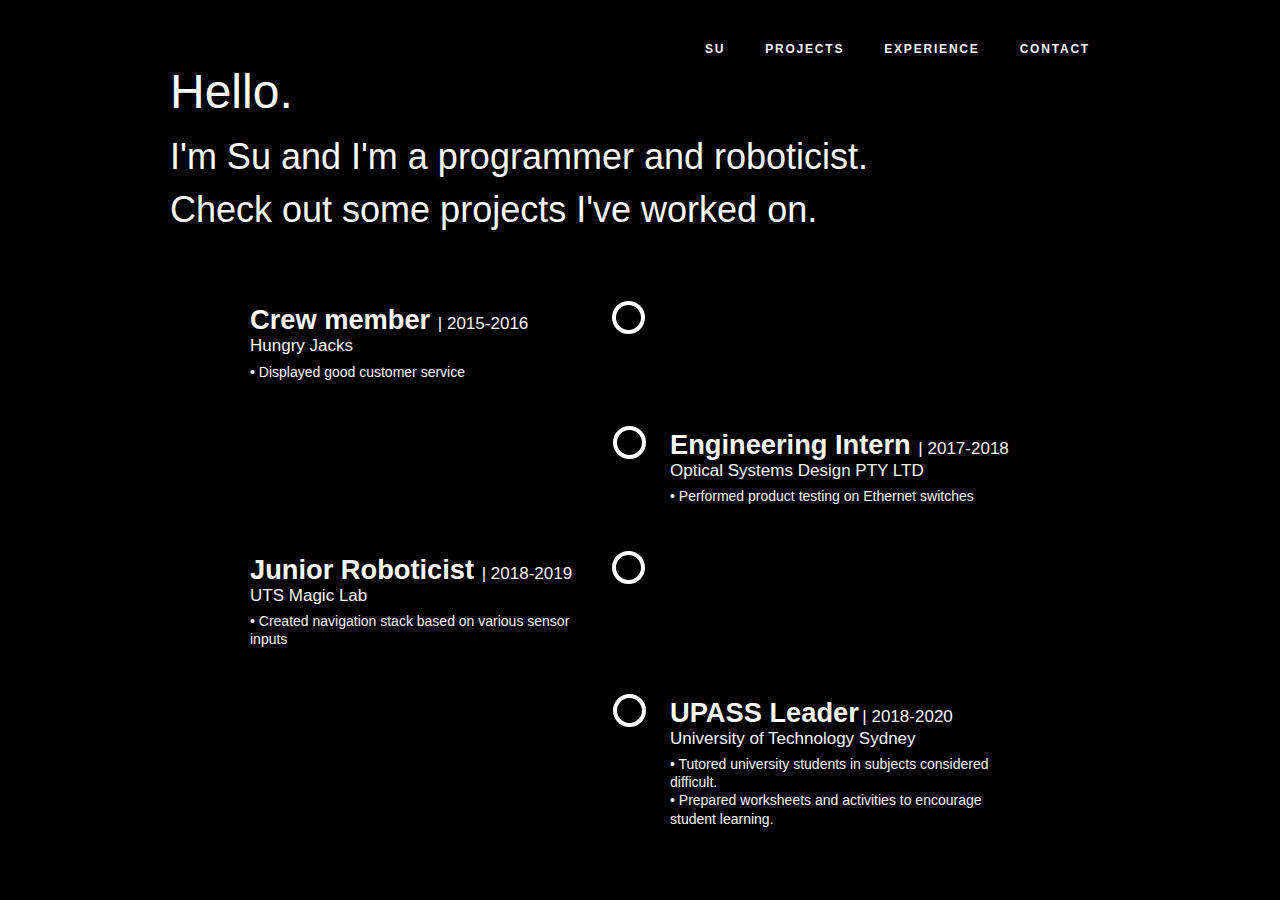
==== commit 56d9b1a0: "Added timeline" ====
--- a/index.html
+++ b/index.html
@@ -6,21 +6,20 @@
 	<meta name="description" content="Suwen Leong | Roboticist | Programmer"/>
 	<meta name="author" content="Suwen Leong"/>
 	<meta name="viewport" content="width=device-width, initial-scale=1, maximum-scale=1"/>
+	
+
 	<link rel="stylesheet" href="css/base.css"/>
+	<link rel="stylesheet" href="css/timeline.css"/>
+
 </head>
-<body class="light-mode">
-	<!-- Write preloader to page - this allows the site to load for users with JS disabled -->
-	<!-- <script type="text/javascript">
-		document.write("<div id='sitePreloader'><div id='preloaderImage'><img src='images/site_preloader.gif' alt='Preloader' /></div></div>");
-	</script> -->
-
-
+<body>
 	<div class="container">
+		<div class="sixteen columns">
 		<!-- Top nav bar -->
         <nav class="nav" id="mainNav">
             <div class="navbar" id="navbarResponsive">
                 <ul>
-                    <li><a href="/">Suwen Leong</a></li>
+                    <li><a href="/">Su</a></li>
                     <li><a href="/projects">Projects</a></li>
                     <li><a href="/experience">Experience</a></li>
                     <li><a href="/contact">Contact</a></li>
@@ -29,12 +28,65 @@
         </nav>
     </div>
 
-	<!-- Home page -->
+	<!-- ===== Home page starts ============================== -->
 	<div id="home">
-		<h1>Hello.</h1>
-		<div class="sixteen columns" style=>
-			<p>Welcome to my website.</p>
+		<div class="container">
+			<div class="sixteen columns" style=>
+				<h1>Hello.</h1>
+				<h2>I'm Su and I'm a programmer and roboticist.</h2>
+				<h2>Check out some projects I've worked on.</h2>
+			</div>
 		</div>
 	</div>
+	<!-- ===== Home page ends --============================== -->
+
+	<!-- ===== Project page starts =========================== -->
+	<div id="projects">
+
+	</div>
+	<!-- ===== Project page ends ============================= -->
+
+	<!-- ===== Experience page starts ======================== -->
+	<div id="experience">
+		<div class="timeline">
+			<div class="timeline-container left">
+				<div class="timeline content">
+					<h3>Crew member </h3>
+					<h4> | 2015-2016</h4>
+					<h4 style="display:block">Hungry Jacks</h4>
+					<p>Displayed good customer service</p>
+				</div>
+			</div>
+			<div class="timeline-container right">
+				<div class="timeline content">
+					<h3>Engineering Intern </h3>
+					<h4> | 2017-2018</h4>
+					<h4 style="display:block">Optical Systems Design PTY LTD</h4>
+					<p>Performed product testing on Ethernet switches</p>
+				</div>
+			</div>
+			<div class="timeline-container left">
+				<div class="timeline content">
+					<h3>Junior Roboticist </h3>
+					<h4> | 2018-2019</h4>
+					<h4 style="display:block">UTS Magic Lab</h4>
+					<p>Created navigation stack based on various sensor inputs</p>
+				</div>
+			</div>
+			<div class="timeline-container right">
+				<div class="timeline content">
+					<h3>UPASS Leader</h3>
+					<h4> | 2018-2020</h4>
+					<h4 style="display:block">University of Technology Sydney</h4>
+					<p>Tutored university students in subjects considered difficult.</p>
+					<p>Prepared worksheets and activities to encourage student learning.</p>
+				</div>
+			</div>
+
+		</div>
+	</div>
+	<!-- ===== Experience page ends ========================== -->
+
+
 </body>
 </html>--- a/css/timeline.css
+++ b/css/timeline.css
@@ -0,0 +1,124 @@
+/* The actual timeline (the vertical ruler) */
+.timeline {
+    position: relative;
+    max-width: 840px;
+    margin: 0 auto;
+    padding-top: 40px;
+  }
+  
+  /* The actual timeline (the vertical ruler) */
+  .timeline::after {
+    content: '';
+    position: absolute;
+    width: 6px;
+    top: 0;
+    bottom: 0;
+    left: 50%;
+    margin-left: -3px;
+  }
+  
+  /* Container around content */
+  .timeline-container {
+    padding: 5x 24px;
+    position: relative;
+    background-color: inherit;
+    width: 50%;
+  }
+  
+  /* The circles on the timeline */
+  .timeline-container::after {
+    content: '';
+    position: absolute;
+    width: 25px;
+    height: 25px;
+    right: -5px;
+    background-color: black;
+    border: 4px solid #fff;
+    top: 20px;
+    border-radius: 50%;
+    z-index: 1;
+  }
+  
+ 
+  /* The actual content */
+  .content {
+    padding: 25px 30px;
+    background-color: black;
+    position: relative;
+    border-radius: 6px;
+    font-family: Segoe UI, San Serif;
+  }
+
+  .content h3 {
+    display: inline;
+    font-weight: bold;
+    font-size-adjust: 0.6;
+  }
+
+  .content h4 {
+    display: inline; 
+    font-size-adjust: 0.5;
+  }
+
+  .content h5 {
+    display: block;
+    font-size-adjust: 0.5;
+  }
+
+  .content p {
+    display:block;
+    font-size: 0.4;
+    margin-bottom: 0;
+  }
+
+  .content p::before {
+    content: "• ";
+  }
+
+  /* Place the container to the left */
+  .left {
+    left: 0;
+  }
+  
+  /* Place the container to the right */
+  .right {
+    left: 50%;
+  }
+  
+  /* Fix the circle for containers on the right side */
+  .right::after {
+    left: -27px;
+  }
+  
+  /* Media queries - Responsive timeline on screens less than 600px wide */
+  @media screen and (max-width: 600px) {
+  /* Place the timelime to the left */
+    .timeline::after {
+      left: 31px;
+    }
+  
+  /* Full-width containers */
+    .timeline-container {
+      width: 100%;
+      padding-left: 70px;
+      padding-right: 25px;
+    }
+    
+  /* Make sure all circles are at the same spot */
+    .left::after, .right::after {
+      left: 15px;
+    }
+  
+  /* Make all right containers behave like the left ones */
+    .right {
+      left: 0%;
+    }
+  }
+
+
+  @media only screen and (max-width: 767px) {
+    .timeline-container {
+        padding: 0px 24px 0px 24px;
+    }
+
+ }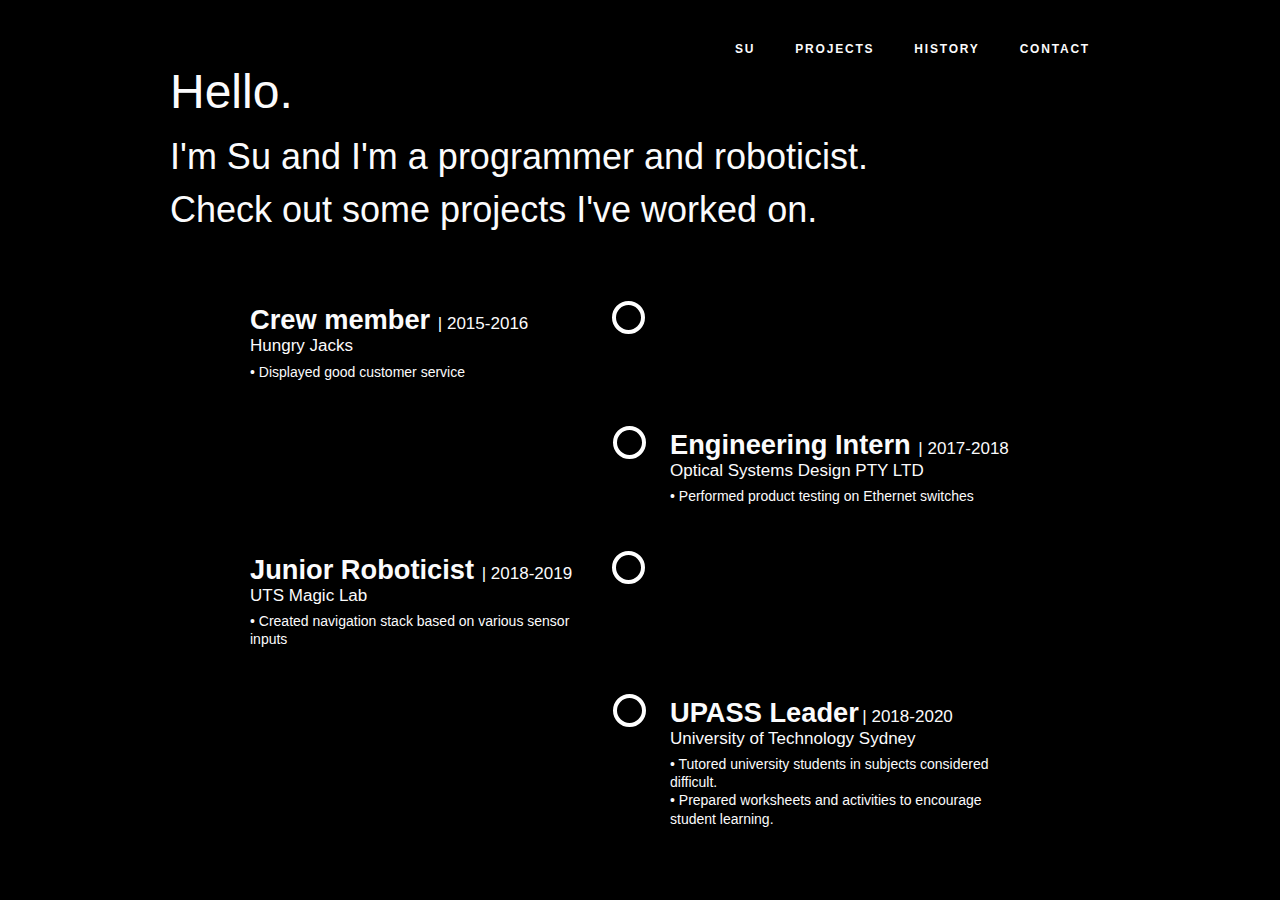
==== commit 8709cb1a: "Fixed missing </div> tag" ====
--- a/index.html
+++ b/index.html
@@ -10,22 +10,24 @@
 
 	<link rel="stylesheet" href="css/base.css"/>
 	<link rel="stylesheet" href="css/timeline.css"/>
+</head>
 
-</head>
+
 <body>
 	<div class="container">
 		<div class="sixteen columns">
-		<!-- Top nav bar -->
-        <nav class="nav" id="mainNav">
-            <div class="navbar" id="navbarResponsive">
-                <ul>
-                    <li><a href="/">Su</a></li>
-                    <li><a href="/projects">Projects</a></li>
-                    <li><a href="/experience">Experience</a></li>
-                    <li><a href="/contact">Contact</a></li>
-                </ul>
-            </div>
-        </nav>
+			<!-- Top nav bar -->
+	        <nav class="nav" id="mainNav">
+	            <div class="navbar" id="navbarResponsive">
+	                <ul>
+	                    <li><a href="/">Su</a></li>
+	                    <li><a href="/projects">Projects</a></li>
+	                    <li><a href="/experience">History</a></li>
+	                    <li><a href="/contact">Contact</a></li>
+	                </ul>
+	            </div>
+	        </nav>
+	    </div>
     </div>
 
 	<!-- ===== Home page starts ============================== -->
--- a/css/base.css
+++ b/css/base.css
@@ -59,7 +59,7 @@
 ===================================================================================================*/
 	h1, h2, h3, h4, h5, h6 {
 		color: #fbfbfc;
-		font-family: Georgia, Arial, sans-serif;
+		font-family: Segoe UI, sans-serif;
 		font-weight: normal; }
 	h1 a, h2 a, h3 a, h4 a, h5 a, h6 a { font-weight: inherit; }
 	h1 { font-size: 46px; line-height: 50px; margin-bottom: 14px;}
@@ -75,12 +75,12 @@
 	p.lead { font-size: 21px; line-height: 27px; color: #777;  }
 
 	em { font-style: italic; }
-	strong { font-weight: bold; color: #333; }
+	strong { font-weight: bold; color: #fff; }
 	small { font-size: 80%; }
 
-	blockquote, blockquote p { font-family: Georgia, Arial, sans-serif; font-size: 14px; line-height: 1.5; font-style: italic; }
+	blockquote, blockquote p { font-family: Segoe UI, sans-serif; font-size: 14px; line-height: 1.5; font-style: italic; }
 	blockquote { margin: 0 0 20px; padding: 9px 20px 0 19px; border-left: 1px solid #ddd; }
-	blockquote cite { font-family: Arial, sans-serif; font-style: normal; font-weight: bold; display: block; padding-top: 8px; }
+	blockquote cite { font-family: Segoe UI, sans-serif; font-style: normal; font-weight: bold; display: block; padding-top: 8px; }
 	blockquote cite:before { content: "\2014"; }
 	/*blockquote cite a, blockquote cite a:visited, blockquote cite a:visited { color: #555; }*/
 
@@ -100,6 +100,7 @@
       display: table-cell; 
       position: relative; 
       padding: 15px 0;
+      font-size: 20px;
     }
 
     .navbar a, a:visited {
@@ -129,6 +130,7 @@
 	  width: 100%; 
 	  left: 0; 
 	}
+
 
 /*===================================================================================================
 5) Lists
@@ -260,7 +262,7 @@
 	select {
 		border: 1px solid #ccc;
 		padding: 6px 4px;
-		outline: none;
+		outline: none; 
 		-moz-border-radius: 2px;
 		-webkit-border-radius: 2px;
 		border-radius: 2px;
@@ -1243,7 +1245,7 @@
 }
 
 p strong, .projectInfo strong {
-	color: #444;
+	color: #fff;
 }
 
 p, .projectInfo p, .projectInfo li {
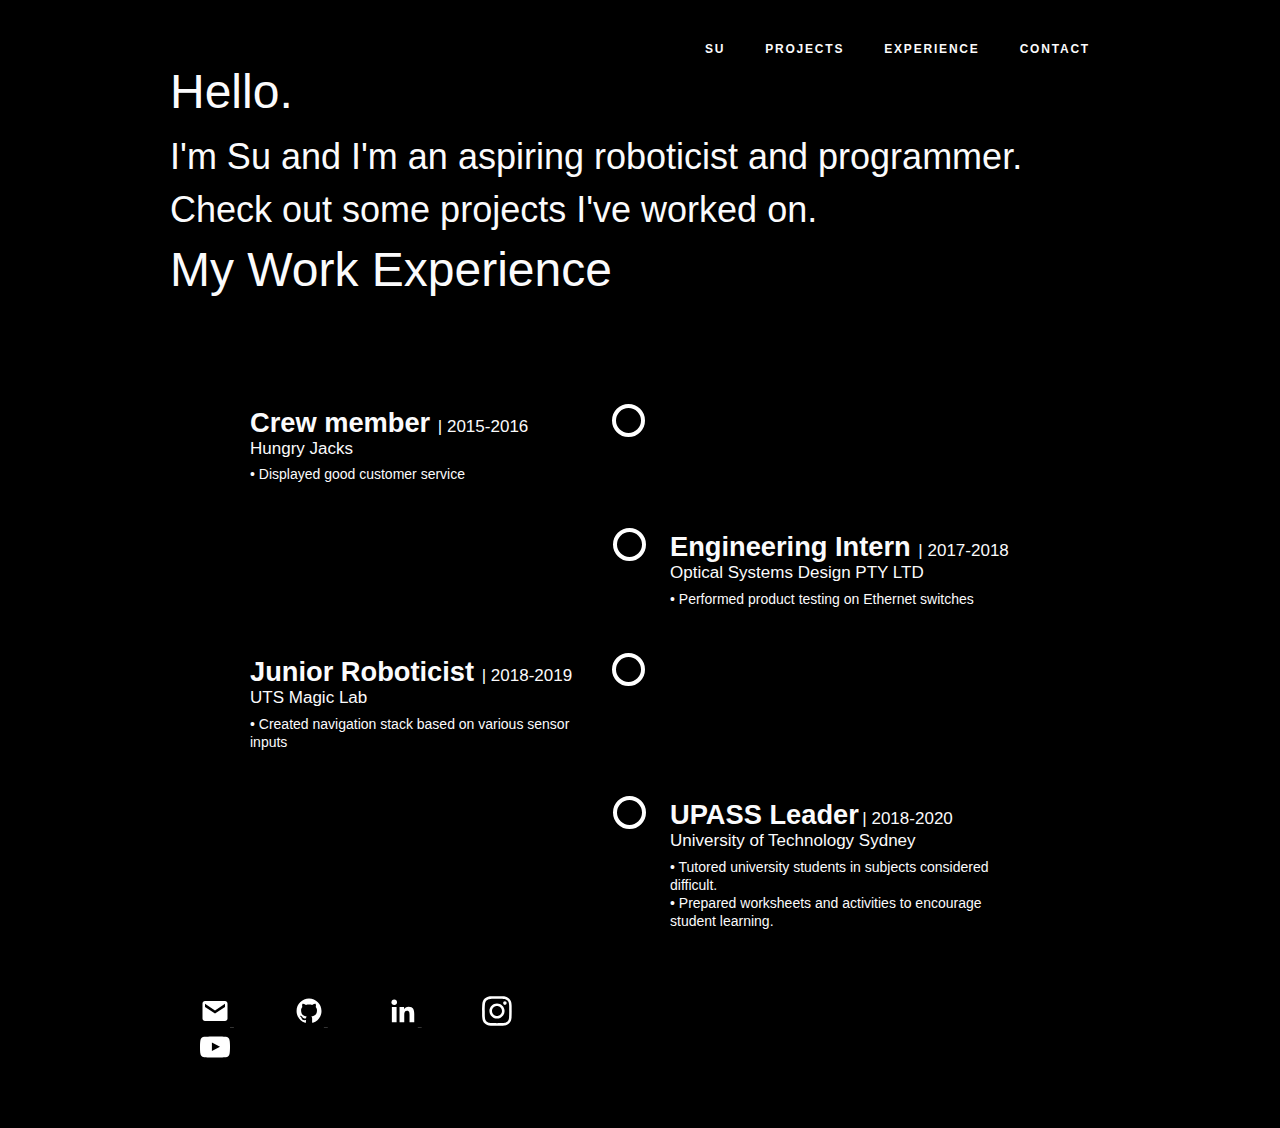
==== commit 207bb8b6: "Added footer - Social media links" ====
--- a/index.html
+++ b/index.html
@@ -2,7 +2,7 @@
 <html lang="en">
 <head>
 	<meta charset="utf-8">
-	<title>Suwen Leong</title>
+	<title>Su | Roboticist | Programmer</title>
 	<meta name="description" content="Suwen Leong | Roboticist | Programmer"/>
 	<meta name="author" content="Suwen Leong"/>
 	<meta name="viewport" content="width=device-width, initial-scale=1, maximum-scale=1"/>
@@ -14,7 +14,7 @@
 
 
 <body>
-	<div class="container">
+<div class="container">
 		<div class="sixteen columns">
 			<!-- Top nav bar -->
 	        <nav class="nav" id="mainNav">
@@ -22,22 +22,19 @@
 	                <ul>
 	                    <li><a href="/">Su</a></li>
 	                    <li><a href="/projects">Projects</a></li>
-	                    <li><a href="/experience">History</a></li>
+	                    <li><a href="/experience">Experience</a></li>
 	                    <li><a href="/contact">Contact</a></li>
 	                </ul>
 	            </div>
 	        </nav>
 	    </div>
-    </div>
 
 	<!-- ===== Home page starts ============================== -->
 	<div id="home">
-		<div class="container">
-			<div class="sixteen columns" style=>
-				<h1>Hello.</h1>
-				<h2>I'm Su and I'm a programmer and roboticist.</h2>
-				<h2>Check out some projects I've worked on.</h2>
-			</div>
+		<div class="sixteen columns">
+			<h1>Hello.</h1>
+			<h2>I'm Su and I'm an aspiring roboticist and programmer.</h2>
+			<h2>Check out some projects I've worked on.</h2>
 		</div>
 	</div>
 	<!-- ===== Home page ends --============================== -->
@@ -50,6 +47,10 @@
 
 	<!-- ===== Experience page starts ======================== -->
 	<div id="experience">
+		<div id="work-history" class="sixteen columns">
+			<h1>My Work Experience </h1>
+		</div>
+		<hr/>
 		<div class="timeline">
 			<div class="timeline-container left">
 				<div class="timeline content">
@@ -84,11 +85,61 @@
 					<p>Prepared worksheets and activities to encourage student learning.</p>
 				</div>
 			</div>
-
 		</div>
 	</div>
 	<!-- ===== Experience page ends ========================== -->
 
+	<!-- Footer -->
+	<hr/>
+	<footer class="eight columns">
+		<ul class="footer-socials">
+        	<li>
+        		<!-- Email -->
+        		<a href="mailto:leongsuwen@yahoo.com" class="socials">
+        			<svg xmlns="http://www.w3.org/2000/svg" viewBox="0 0 24 24">
+        				<path d="M20,4H4C2.896,4,2,4.896,2,6v12c0,1.104,0.896,2,2,2h16c1.104,0,2-0.896,2-2V6C22,4.896,21.104,4,20,4z M20,8.7l-8,5.334 L4,8.7V6.297l8,5.333l8-5.333V8.7z"/>
+        			</svg>
+        		</a>
+        	</li>
+        	<li>
+        		<!-- Github -->
+        		<a href="https://github.com/sleong1" class="socials">
+	        		<svg xmlns="http://www.w3.org/2000/svg"viewBox="0 0 24 24" class="sc-AxmLO dAsDfi">
+	        			<path fill-rule="evenodd" clip-rule="evenodd" d="M12.026,2c-5.509,0-9.974,4.465-9.974,9.974c0,4.406,2.857,8.145,6.821,9.465	c0.499,0.09,0.679-0.217,0.679-0.481c0-0.237-0.008-0.865-0.011-1.696c-2.775,0.602-3.361-1.338-3.361-1.338	c-0.452-1.152-1.107-1.459-1.107-1.459c-0.905-0.619,0.069-0.605,0.069-0.605c1.002,0.07,1.527,1.028,1.527,1.028	c0.89,1.524,2.336,1.084,2.902,0.829c0.091-0.645,0.351-1.085,0.635-1.334c-2.214-0.251-4.542-1.107-4.542-4.93	c0-1.087,0.389-1.979,1.024-2.675c-0.101-0.253-0.446-1.268,0.099-2.64c0,0,0.837-0.269,2.742,1.021	c0.798-0.221,1.649-0.332,2.496-0.336c0.849,0.004,1.701,0.115,2.496,0.336c1.906-1.291,2.742-1.021,2.742-1.021	c0.545,1.372,0.203,2.387,0.099,2.64c0.64,0.696,1.024,1.587,1.024,2.675c0,3.833-2.33,4.675-4.552,4.922	c0.355,0.308,0.675,0.916,0.675,1.846c0,1.334-0.012,2.41-0.012,2.737c0,0.267,0.178,0.577,0.687,0.479	C19.146,20.115,22,16.379,22,11.974C22,6.465,17.535,2,12.026,2z"/>
+	        		</svg>
+        		</a>
+        	</li>
+
+        	<li>
+        		<!-- LinkedIn -->
+        		<a href="https://linkedin.com/in/suwen-leong" class="socials">
+        			<svg xmlns="http://www.w3.org/2000/svg"viewBox="0 0 24 24">
+        				<circle cx="4.983" cy="5.009" r="2.188"/>
+        				<path d="M9.237 8.855v12.139h3.769v-6.003c0-1.584.298-3.118 2.262-3.118 1.937 0 1.961 1.811 1.961 3.218v5.904H21v-6.657c0-3.27-.704-5.783-4.526-5.783-1.835 0-3.065 1.007-3.568 1.96h-.051v-1.66H9.237zM3.095 8.855H6.87V20.994H3.095z"/>
+        			</svg>
+        		</a>
+        	</li>
+        	<li>
+	          <!-- Instagram -->
+	          <a href="https://instagram.com/sulikesangus" class="socials">
+	            <svg xmlns="http://www.w3.org/2000/svg" viewBox="0 0 30 30">
+	              <path d="M15 2.8c4 0 4.4 0 6 0.1 1.4 0.1 2.2 0.3 2.8 0.5 0.7 0.3 1.2 0.6 1.7 1.1 0.5 0.5 0.8 1 1.1 1.7C26.8 6.8 27 7.6 27.1 9c0.1 1.6 0.1 2 0.1 6s0 4.4-0.1 6c-0.1 1.4-0.3 2.2-0.5 2.8 -0.3 0.7-0.6 1.2-1.1 1.7 -0.5 0.5-1 0.8-1.7 1.1 -0.5 0.2-1.3 0.4-2.8 0.5 -1.6 0.1-2 0.1-6 0.1s-4.4 0-6-0.1c-1.4-0.1-2.2-0.3-2.8-0.5 -0.7-0.3-1.2-0.6-1.7-1.1 -0.5-0.5-0.8-1-1.1-1.7C3.2 23.2 3 22.4 2.9 21c-0.1-1.6-0.1-2-0.1-6s0-4.4 0.1-6C3 7.6 3.2 6.8 3.4 6.2 3.7 5.5 4 5.1 4.5 4.5c0.5-0.5 1-0.8 1.7-1.1C6.8 3.2 7.6 3 9 2.9 10.6 2.8 11 2.8 15 2.8M15 0.2c-4 0-4.5 0-6.1 0.1C7.3 0.3 6.2 0.6 5.3 0.9c-1 0.4-1.8 0.9-2.6 1.7C1.8 3.5 1.3 4.3 0.9 5.3c-0.4 0.9-0.6 2-0.7 3.6C0.2 10.5 0.1 11 0.1 15c0 4 0 4.5 0.1 6.1 0.1 1.6 0.3 2.7 0.7 3.6 0.4 1 0.9 1.8 1.7 2.6 0.8 0.8 1.7 1.3 2.6 1.7 0.9 0.4 2 0.6 3.6 0.7 1.6 0.1 2.1 0.1 6.1 0.1s4.5 0 6.1-0.1c1.6-0.1 2.7-0.3 3.6-0.7 1-0.4 1.8-0.9 2.6-1.7 0.8-0.8 1.3-1.7 1.7-2.6 0.4-0.9 0.6-2 0.7-3.6 0.1-1.6 0.1-2.1 0.1-6.1s0-4.5-0.1-6.1c-0.1-1.6-0.3-2.7-0.7-3.6 -0.4-1-0.9-1.8-1.7-2.6 -0.8-0.8-1.7-1.3-2.6-1.7 -0.9-0.4-2-0.6-3.6-0.7C19.5 0.2 19 0.2 15 0.2L15 0.2z"/>
+	              <path class="st0" d="M15 7.4c-4.2 0-7.6 3.4-7.6 7.6s3.4 7.6 7.6 7.6 7.6-3.4 7.6-7.6S19.2 7.4 15 7.4zM15 20c-2.7 0-5-2.2-5-5s2.2-5 5-5c2.7 0 5 2.2 5 5S17.7 20 15 20z"/>
+	              <circle class="st0" cx="22.9" cy="7.1" r="1.8"/>
+	            </svg>
+	        	</a>
+	    	</li>
+	    	<li>
+				<!-- Youtube -->
+				<a href="https://youtube.com/user/weni850" class="socials">
+	            	<svg xmlns="http://www.w3.org/2000/svg" viewBox="0 0 30 30">
+	              		<path d="M29.7 9c0 0-0.3-2.1-1.2-3 -1.1-1.2-2.4-1.2-3-1.3C21.3 4.5 15 4.5 15 4.5h0c0 0-6.3 0-10.5 0.3C3.9 4.8 2.6 4.8 1.5 6 0.6 6.9 0.3 9 0.3 9S0 11.4 0 13.9v2.3C0 18.6 0.3 21 0.3 21s0.3 2.1 1.2 3c1.1 1.2 2.6 1.2 3.3 1.3C7.2 25.5 15 25.6 15 25.6s6.3 0 10.5-0.3c0.6-0.1 1.9-0.1 3-1.3 0.9-0.9 1.2-3 1.2-3s0.3-2.4 0.3-4.9v-2.3C30 11.4 29.7 9 29.7 9zM11.9 18.9l0-8.4 8.1 4.2L11.9 18.9z"/>
+	            	</svg>
+          		</a>
+        	</li>
+		</ul>
+	</footer>
+</div>
 
 </body>
-</html>+</html>
--- a/css/base.css
+++ b/css/base.css
@@ -133,8 +133,30 @@
 
 
 /*===================================================================================================
-5) Lists
+5) Social media links
 ===================================================================================================*/
+	.socials path, circle {
+		fill: #fff;
+		transition: .2s ease-in;
+    }
+    .socials svg{
+    	max-height: 30px;
+    	max-width: 40px;
+    }
+    
+    .socials a:hover {
+		fill: #999;
+    }
+
+    .footer-socials li {
+    	display: inline;
+    	margin: 30px;
+    }
+
+
+
+
+
 	ul, ol { margin-bottom: 20px; }
 	ul { list-style: none outside; }
 	ol { list-style: decimal; }
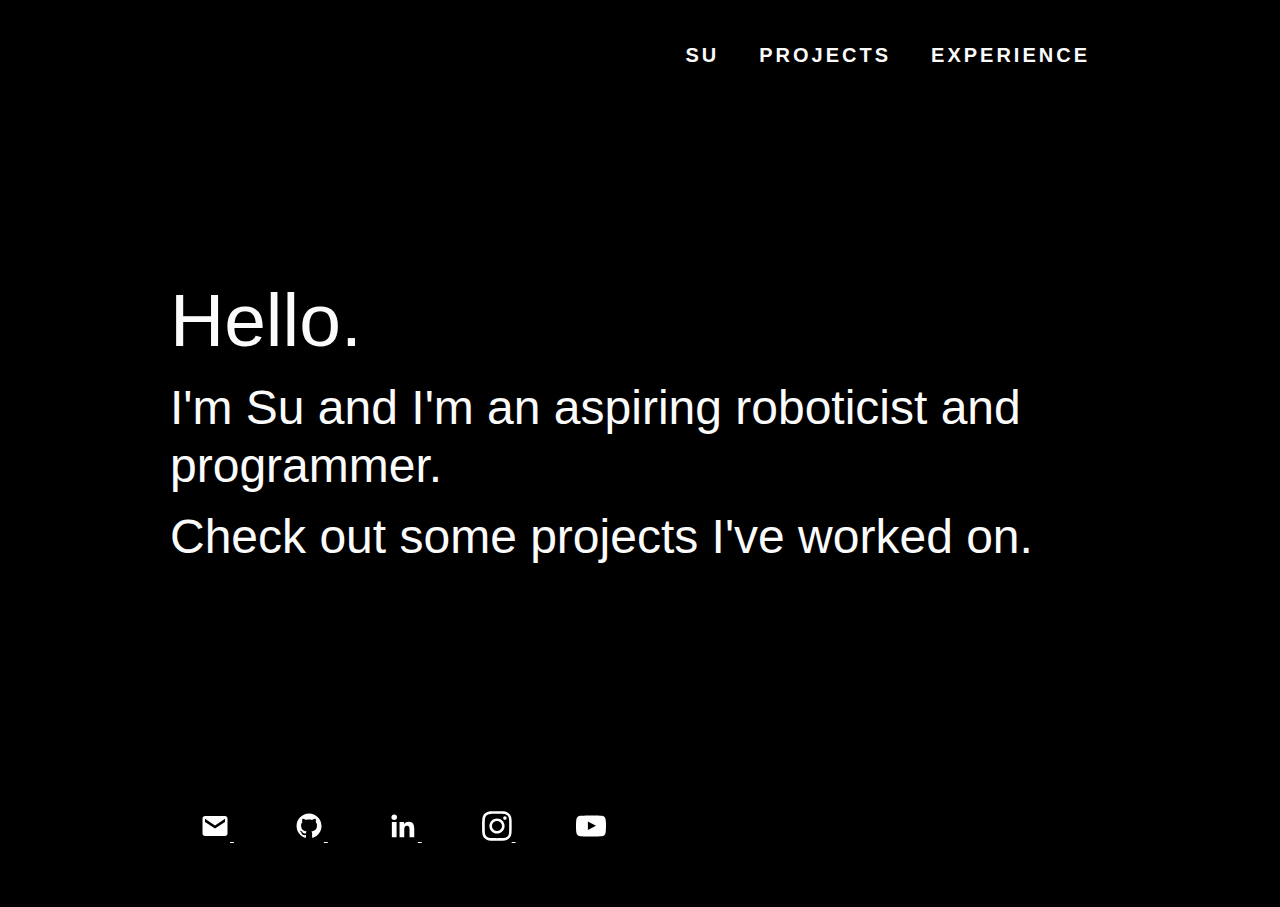
==== commit c0f0cd54: "linking correct stylesheet, and testing published look" ====
--- a/index.html
+++ b/index.html
@@ -9,7 +9,6 @@
 	
 
 	<link rel="stylesheet" href="css/base.css"/>
-	<link rel="stylesheet" href="css/timeline.css"/>
 </head>
 
 
@@ -20,78 +19,26 @@
 	        <nav class="nav" id="mainNav">
 	            <div class="navbar" id="navbarResponsive">
 	                <ul>
-	                    <li><a href="/">Su</a></li>
-	                    <li><a href="/projects">Projects</a></li>
-	                    <li><a href="/experience">Experience</a></li>
-	                    <li><a href="/contact">Contact</a></li>
+	                    <li><a href="index.html">Su</a></li>
+	                    <li><a href="content/projects.html">Projects</a></li>
+	                    <li><a href="content/experience.html">Experience</a></li>
 	                </ul>
 	            </div>
 	        </nav>
 	    </div>
 
-	<!-- ===== Home page starts ============================== -->
 	<div id="home">
 		<div class="sixteen columns">
-			<h1>Hello.</h1>
-			<h2>I'm Su and I'm an aspiring roboticist and programmer.</h2>
-			<h2>Check out some projects I've worked on.</h2>
+			<h1 id="hello">Hello.</h1>
+			<h1>I'm Su and I'm an aspiring roboticist and programmer.</h1>
+			<h1>Check out some projects I've worked on.</h1>
 		</div>
 	</div>
-	<!-- ===== Home page ends --============================== -->
 
-	<!-- ===== Project page starts =========================== -->
-	<div id="projects">
-
-	</div>
-	<!-- ===== Project page ends ============================= -->
-
-	<!-- ===== Experience page starts ======================== -->
-	<div id="experience">
-		<div id="work-history" class="sixteen columns">
-			<h1>My Work Experience </h1>
-		</div>
-		<hr/>
-		<div class="timeline">
-			<div class="timeline-container left">
-				<div class="timeline content">
-					<h3>Crew member </h3>
-					<h4> | 2015-2016</h4>
-					<h4 style="display:block">Hungry Jacks</h4>
-					<p>Displayed good customer service</p>
-				</div>
-			</div>
-			<div class="timeline-container right">
-				<div class="timeline content">
-					<h3>Engineering Intern </h3>
-					<h4> | 2017-2018</h4>
-					<h4 style="display:block">Optical Systems Design PTY LTD</h4>
-					<p>Performed product testing on Ethernet switches</p>
-				</div>
-			</div>
-			<div class="timeline-container left">
-				<div class="timeline content">
-					<h3>Junior Roboticist </h3>
-					<h4> | 2018-2019</h4>
-					<h4 style="display:block">UTS Magic Lab</h4>
-					<p>Created navigation stack based on various sensor inputs</p>
-				</div>
-			</div>
-			<div class="timeline-container right">
-				<div class="timeline content">
-					<h3>UPASS Leader</h3>
-					<h4> | 2018-2020</h4>
-					<h4 style="display:block">University of Technology Sydney</h4>
-					<p>Tutored university students in subjects considered difficult.</p>
-					<p>Prepared worksheets and activities to encourage student learning.</p>
-				</div>
-			</div>
-		</div>
-	</div>
-	<!-- ===== Experience page ends ========================== -->
 
 	<!-- Footer -->
 	<hr/>
-	<footer class="eight columns">
+	<footer class="sixteen columns">
 		<ul class="footer-socials">
         	<li>
         		<!-- Email -->
@@ -104,7 +51,7 @@
         	<li>
         		<!-- Github -->
         		<a href="https://github.com/sleong1" class="socials">
-	        		<svg xmlns="http://www.w3.org/2000/svg"viewBox="0 0 24 24" class="sc-AxmLO dAsDfi">
+	        		<svg xmlns="http://www.w3.org/2000/svg"viewBox="0 0 24 24">
 	        			<path fill-rule="evenodd" clip-rule="evenodd" d="M12.026,2c-5.509,0-9.974,4.465-9.974,9.974c0,4.406,2.857,8.145,6.821,9.465	c0.499,0.09,0.679-0.217,0.679-0.481c0-0.237-0.008-0.865-0.011-1.696c-2.775,0.602-3.361-1.338-3.361-1.338	c-0.452-1.152-1.107-1.459-1.107-1.459c-0.905-0.619,0.069-0.605,0.069-0.605c1.002,0.07,1.527,1.028,1.527,1.028	c0.89,1.524,2.336,1.084,2.902,0.829c0.091-0.645,0.351-1.085,0.635-1.334c-2.214-0.251-4.542-1.107-4.542-4.93	c0-1.087,0.389-1.979,1.024-2.675c-0.101-0.253-0.446-1.268,0.099-2.64c0,0,0.837-0.269,2.742,1.021	c0.798-0.221,1.649-0.332,2.496-0.336c0.849,0.004,1.701,0.115,2.496,0.336c1.906-1.291,2.742-1.021,2.742-1.021	c0.545,1.372,0.203,2.387,0.099,2.64c0.64,0.696,1.024,1.587,1.024,2.675c0,3.833-2.33,4.675-4.552,4.922	c0.355,0.308,0.675,0.916,0.675,1.846c0,1.334-0.012,2.41-0.012,2.737c0,0.267,0.178,0.577,0.687,0.479	C19.146,20.115,22,16.379,22,11.974C22,6.465,17.535,2,12.026,2z"/>
 	        		</svg>
         		</a>
--- a/css/base.css
+++ b/css/base.css
@@ -89,18 +89,25 @@
 /*===================================================================================================
 4) Navigation bar
 ===================================================================================================*/
+    #hello {
+    	font-size: 75px;
+    }
+    #home div {
+    	margin-top: 200px;
+    	margin-bottom: 200px;
+    }
     .navbar ul { 
       margin: 0 auto; 
       padding: 0; 
       list-style: none; 
       display: table;
       text-align: center;
+      width: 100%;
     }
     .navbar li { 
       display: table-cell; 
       position: relative; 
       padding: 15px 0;
-      font-size: 20px;
     }
 
     .navbar a, a:visited {
@@ -108,6 +115,7 @@
       text-decoration: none;
       text-transform: uppercase;
       letter-spacing: 0.15em;
+      font-size: 20px;
       display: inline-block;
       padding: 15px 20px;
       position: relative;
@@ -135,16 +143,14 @@
 /*===================================================================================================
 5) Social media links
 ===================================================================================================*/
-	.socials path, circle {
+	.socials svg {
 		fill: #fff;
 		transition: .2s ease-in;
-    }
-    .socials svg{
     	max-height: 30px;
     	max-width: 40px;
     }
     
-    .socials a:hover {
+    .socials svg:hover {
 		fill: #999;
     }
 
@@ -153,7 +159,18 @@
     	margin: 30px;
     }
 
-
+/*===================================================================================================
+6) Project page formatting
+===================================================================================================*/
+	.projects {
+		font-family: Segoe UI, sans-serif;
+	}
+	.projects h3 {
+		font-weight: bold;
+	}
+	.projects p {
+		font-size: 16px;
+	}
 
 
 
@@ -172,9 +189,7 @@
 	ul.large li { line-height: 21px; }
 	li p { line-height: 21px; }
 
-/*===================================================================================================
-6) Images
-===================================================================================================*/
+
 	img.scale-with-grid {
 		max-width: 100%;
 		height: auto; }
@@ -1045,11 +1060,11 @@
 }
 
 a, a:visited {
-	color: #333;
-}
-
-a:hover, a:active, a:focus, #heroNav a:hover, #heroNav a:visited:hover, #heroNav a:active, #heroNav a:focus, #formSubmit:hover, .contentModule a:hover, .contentModule a:visited:hover, .contentModule a:active, .contentModule a:focus { color: #777777; } {
-	color: #888;
+	color: #fff;
+}
+
+a:hover, a:active, a:focus, #heroNav a:hover, #heroNav a:visited:hover, #heroNav a:active, #heroNav a:focus, #formSubmit:hover, .contentModule a:hover, .contentModule a:visited:hover, .contentModule a:active, .contentModule a:focus {
+	color: #fff;
 }
 
 nav {
@@ -1097,7 +1112,7 @@
 }
 
 nav ul li button:hover, nav ul li button:active, nav ul li button:focus, nav ul li a:hover, nav ul li a:active, nav ul li a:focus {
-	color: #888;
+	color: #fff;
 	outline: 0;
 }
 
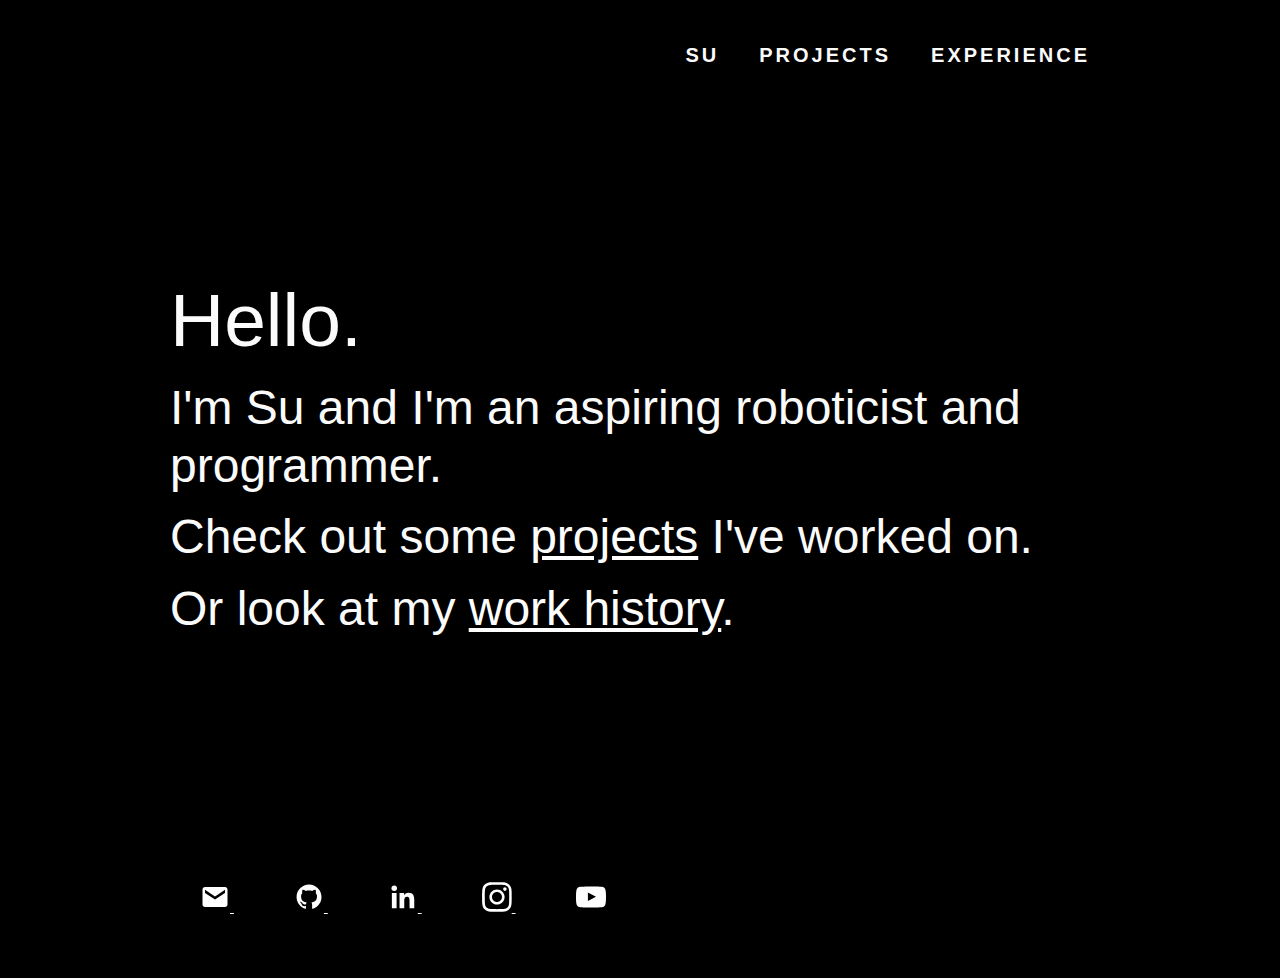
==== commit d1c06800: "Added quick links" ====
--- a/index.html
+++ b/index.html
@@ -31,7 +31,8 @@
 		<div class="sixteen columns">
 			<h1 id="hello">Hello.</h1>
 			<h1>I'm Su and I'm an aspiring roboticist and programmer.</h1>
-			<h1>Check out some projects I've worked on.</h1>
+			<h1>Check out some <a class="linkto" href="content/projects.html">projects</a> I've worked on.</h1>
+			<h1>Or look at my <a class="linkto" href="content/experience.html">work history</a>.</h1>
 		</div>
 	</div>
 
@@ -51,7 +52,7 @@
         	<li>
         		<!-- Github -->
         		<a href="https://github.com/sleong1" class="socials">
-	        		<svg xmlns="http://www.w3.org/2000/svg"viewBox="0 0 24 24">
+	        		<svg xmlns="http://www.w3.org/2000/svg" viewBox="0 0 24 24">
 	        			<path fill-rule="evenodd" clip-rule="evenodd" d="M12.026,2c-5.509,0-9.974,4.465-9.974,9.974c0,4.406,2.857,8.145,6.821,9.465	c0.499,0.09,0.679-0.217,0.679-0.481c0-0.237-0.008-0.865-0.011-1.696c-2.775,0.602-3.361-1.338-3.361-1.338	c-0.452-1.152-1.107-1.459-1.107-1.459c-0.905-0.619,0.069-0.605,0.069-0.605c1.002,0.07,1.527,1.028,1.527,1.028	c0.89,1.524,2.336,1.084,2.902,0.829c0.091-0.645,0.351-1.085,0.635-1.334c-2.214-0.251-4.542-1.107-4.542-4.93	c0-1.087,0.389-1.979,1.024-2.675c-0.101-0.253-0.446-1.268,0.099-2.64c0,0,0.837-0.269,2.742,1.021	c0.798-0.221,1.649-0.332,2.496-0.336c0.849,0.004,1.701,0.115,2.496,0.336c1.906-1.291,2.742-1.021,2.742-1.021	c0.545,1.372,0.203,2.387,0.099,2.64c0.64,0.696,1.024,1.587,1.024,2.675c0,3.833-2.33,4.675-4.552,4.922	c0.355,0.308,0.675,0.916,0.675,1.846c0,1.334-0.012,2.41-0.012,2.737c0,0.267,0.178,0.577,0.687,0.479	C19.146,20.115,22,16.379,22,11.974C22,6.465,17.535,2,12.026,2z"/>
 	        		</svg>
         		</a>
@@ -60,7 +61,7 @@
         	<li>
         		<!-- LinkedIn -->
         		<a href="https://linkedin.com/in/suwen-leong" class="socials">
-        			<svg xmlns="http://www.w3.org/2000/svg"viewBox="0 0 24 24">
+        			<svg xmlns="http://www.w3.org/2000/svg" viewBox="0 0 24 24">
         				<circle cx="4.983" cy="5.009" r="2.188"/>
         				<path d="M9.237 8.855v12.139h3.769v-6.003c0-1.584.298-3.118 2.262-3.118 1.937 0 1.961 1.811 1.961 3.218v5.904H21v-6.657c0-3.27-.704-5.783-4.526-5.783-1.835 0-3.065 1.007-3.568 1.96h-.051v-1.66H9.237zM3.095 8.855H6.87V20.994H3.095z"/>
         			</svg>
--- a/css/base.css
+++ b/css/base.css
@@ -163,6 +163,7 @@
 6) Project page formatting
 ===================================================================================================*/
 	.projects {
+		border: none;
 		font-family: Segoe UI, sans-serif;
 	}
 	.projects h3 {
@@ -172,6 +173,10 @@
 		font-size: 16px;
 	}
 
+
+	.linkto {
+		text-decoration: underline;
+	}
 
 
 	ul, ol { margin-bottom: 20px; }
